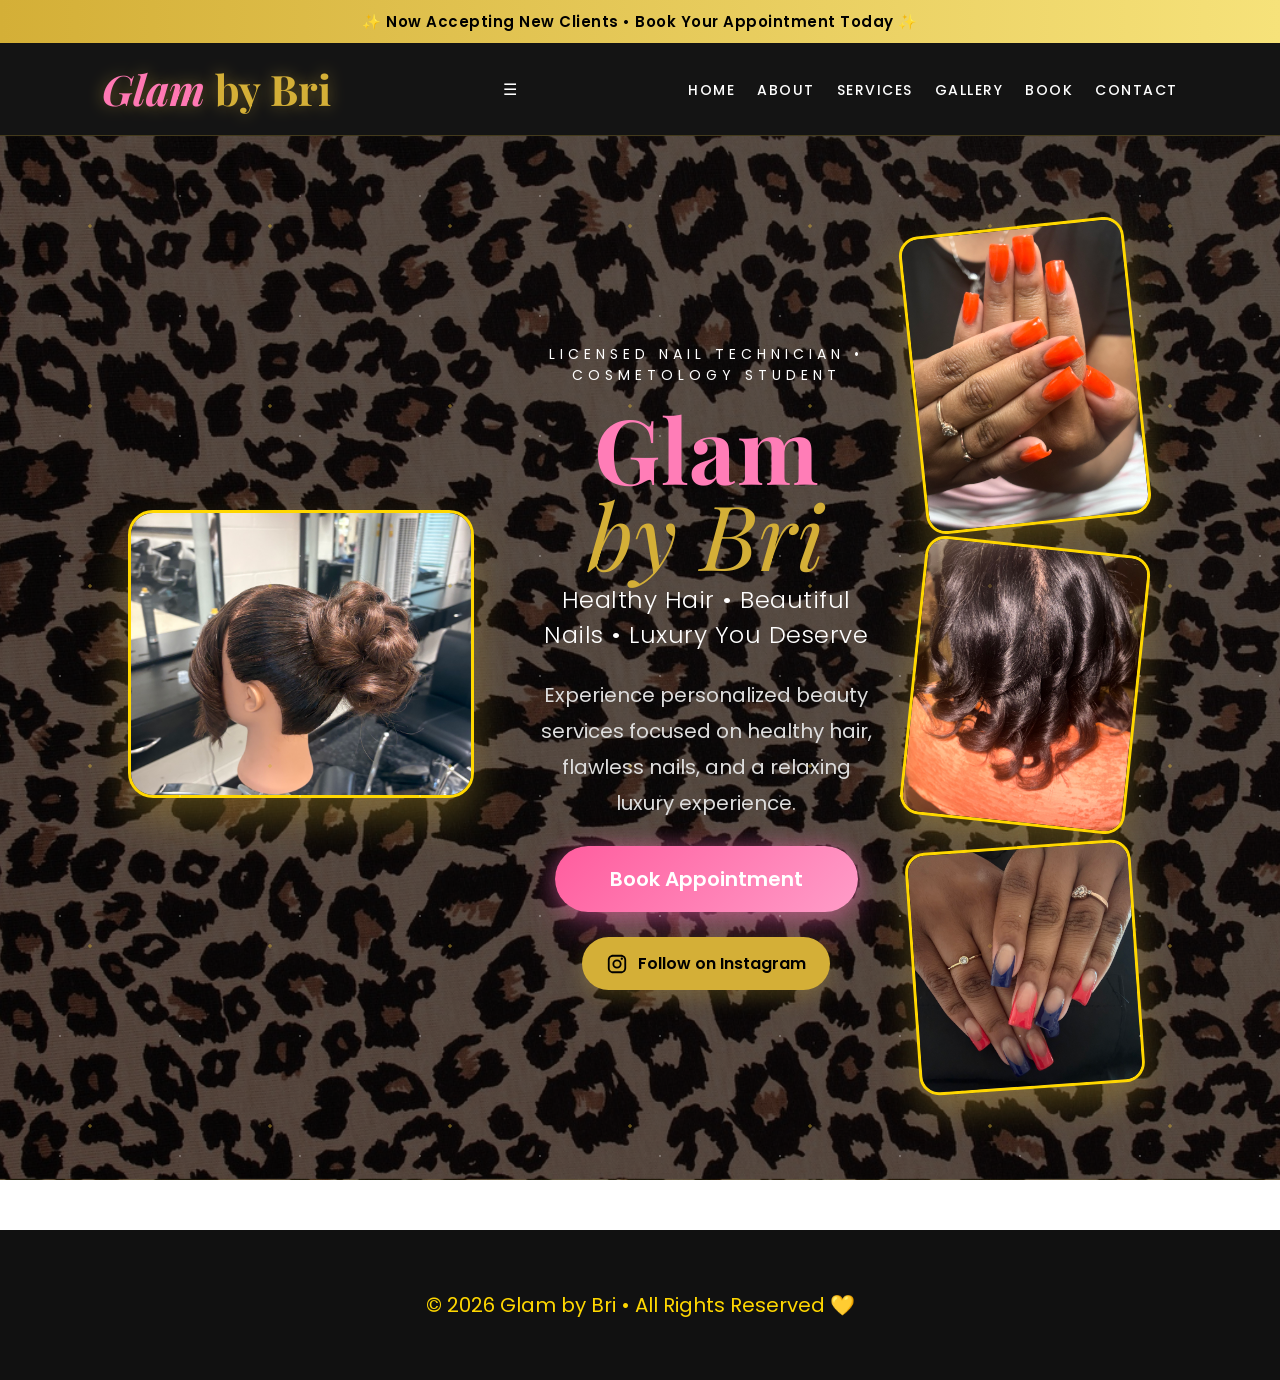
==== index.html @ fb50777d "Update index.html" ====
<!DOCTYPE html>
<html lang="en">
<head>
  <meta charset="UTF-8">
  <meta name="viewport" content="width=device-width, initial-scale=1.0">
  <title>Glam by Bri | Luxury Hair & Nail Services</title>
<meta name="description" content="Luxury hair and nail services by Glam by Bri. Licensed Nail Technician and Cosmetology Student offering healthy hair, beautiful nails, and personalized beauty experiences.">
  <link rel="preconnect" href="https://fonts.googleapis.com">
  <link rel="preconnect" href="https://fonts.gstatic.com" crossorigin>

  <link href="https://fonts.googleapis.com/css2?family=Playfair+Display:wght@600;700&family=Poppins:wght@300;400;500;600&display=swap" rel="stylesheet">

  <link rel="stylesheet" href="style.css">
</head>

<body>

<!-- ANNOUNCEMENT -->
<div class="announcement">
  ✨ Now Accepting New Clients • Book Your Appointment Today ✨
</div>

<!-- NAV -->
<nav>
  <div class="logo">
    <span>Glam</span> by Bri
  </div>

  <div class="menu-toggle" id="menu-toggle">
    ☰
  </div>

  <ul id="nav-links">
    <li><a class="active" href="index.html">Home</a></li>
    <li><a href="about.html">About</a></li>
    <li><a href="services.html">Services</a></li>
    <li><a href="gallery.html">Gallery</a></li>
    <li><a href="booking.html">Book</a></li>
    <li><a href="contact.html">Contact</a></li>
  </ul>
</nav>
<!-- HERO ONLY -->
<section class="hero">

  <div class="hero-left">
    <img src="images/IMG_4601.jpeg" alt="Luxury Hairstyle">
  </div>

  <div class="hero-center">

    <p class="subtitle">
      LICENSED NAIL TECHNICIAN • COSMETOLOGY STUDENT
    </p>

    <h1>
      <span>Glam</span><br>
      <em>by Bri</em>
    </h1>

    <h3>Healthy Hair • Beautiful Nails • Luxury You Deserve</h3>

    <p class="hero-text">
      Experience personalized beauty services focused on healthy hair, flawless nails, and a relaxing luxury experience.
    </p>

    <a href="booking.html" class="button">
      Book Appointment
    </a>
<div class="social-buttons">
  <a href="https://instagram.com/glambybriofficial" target="_blank" class="instagram-btn" aria-label="Visit Glam by Bri on Instagram">
    <svg xmlns="http://www.w3.org/2000/svg" width="22" height="22" viewBox="0 0 24 24" fill="currentColor">
      <path d="M7.75 2C4.57 2 2 4.57 2 7.75v8.5C2 19.43 4.57 22 7.75 22h8.5C19.43 22 22 19.43 22 16.25v-8.5C22 4.57 19.43 2 16.25 2h-8.5zm0 2h8.5A3.75 3.75 0 0 1 20 7.75v8.5A3.75 3.75 0 0 1 16.25 20h-8.5A3.75 3.75 0 0 1 4 16.25v-8.5A3.75 3.75 0 0 1 7.75 4zm9.5 1a1.25 1.25 0 1 0 0 2.5 1.25 1.25 0 0 0 0-2.5zM12 7a5 5 0 1 0 0 10 5 5 0 0 0 0-10zm0 2a3 3 0 1 1 0 6 3 3 0 0 1 0-6z"/>
    </svg>
    Follow on Instagram
  </a>
</div>
  </div>

  <div class="hero-right">
    <img src="images/orangenails.jpg" alt="Orange acrylic nail set by Glam by Bri">
    <img src="images/IMG_2004.jpeg" alt="Hair service by Glam by Bri">
    <img src="images/fourthjuly.jpg" alt="Patriotic nail design by Glam by Bri">
  </div>

</section>

<!-- FOOTER -->
<footer>
  <p>© 2026 Glam by Bri • All Rights Reserved 💛</p>
</footer>

</body>
</html>
---- style.css ----
html {
    scroll-behavior: smooth;
}
body {
  margin: 0;
  font-family: 'Poppins', sans-serif;
  background: white;
  color: white;
  text-align: center;
}
/* Announcement Bar */

.announcement {
    background: linear-gradient(90deg, #D4AF37, #F6E27A);
    color: black;
    text-align: center;
    padding: 10px;
    font-weight: 600;
    font-size: 15px;
    letter-spacing: .5px;
}
/* Navigation */

nav {
    position: sticky;
    top: 0;
    z-index: 1000;

    display: flex;
    justify-content: space-between;
    align-items: center;

    padding: 18px 8%;
    background: rgba(0,0,0,.92);
    backdrop-filter: blur(10px);

    border-bottom: 1px solid rgba(212,175,55,.25);
}

nav ul{
    display:flex;
    list-style:none;
    gap:22px;
    margin:0;
    padding:0;
}

nav a{
    color:white;
    text-decoration:none;
    transition:.3s;
    letter-spacing: 1px;
}

nav a:hover{
    color:gold;
}
nav ul li a {
  font-weight: 500;
  font-size: 14px;
  letter-spacing: 1.5px;
  text-transform: uppercase;
}

nav ul li a:hover {
  color: #D4AF37;
  transform: translateY(-2px);
}
.logo{
    font-family: 'Playfair Display', serif;
    font-size:42px;
    font-weight:700;
    color:#D4AF37;
   text-shadow:
0 0 15px rgba(212,175,55,.45); 
}

.logo span{
    color:#ff78b3;
    font-style:italic;
}

.hero {
  display: grid;
  grid-template-columns: 1.2fr 1fr .8fr;
  align-items: center;
  gap: 40px;
  padding: 90px 8%;

  background:
    linear-gradient(rgba(0,0,0,.65), rgba(0,0,0,.65)),
    url("images/cheetah.jpg");

  background-size: cover;
  background-position: center;
  min-height: 90vh;
}
.hero-left img {
    width: 100%;
    max-width: 340px;
    height: auto;

object-fit:cover;

border-radius:25px;

border:3px solid gold;

box-shadow:0 20px 40px rgba(212,175,55,.35);

}
.hero-center{

text-align:center;

}
.subtitle{

letter-spacing:5px;

color:white;

font-size:14px;

margin-bottom:20px;

}
.hero-right{

display:flex;

flex-direction:column;

gap:20px;

}
.hero-right img {
    width: 100%;
    max-width: 220px;
    height: auto;
    
object-fit:cover;

border-radius:20px;

border:3px solid gold;

box-shadow:0 15px 35px rgba(212,175,55,.35);

transition:.35s;

}
.hero-right img:nth-child(1) {
    transform: rotate(-6deg);
}

.hero-right img:nth-child(2) {
    transform: rotate(6deg);
}

.hero-right img:nth-child(3) {
    transform: rotate(-4deg);
}
.hero h1{
    font-family:'Playfair Display', serif;
    font-size:90px;
    line-height:.95;
    margin:15px 0;
}

.hero h1 span{
    color:#ff7db7;
}

.hero h1 em{
    color:#D4AF37;
    font-style:italic;
    font-weight:400;
}
  h2 {
  color: gold;
  font-family: 'Playfair Display', serif;
  text-shadow: 0 0 10px rgba(212, 175, 55, 0.3);
}
h1, h2, h3 {
  letter-spacing: 0.5px;
}
.hero h3 {
  color: white;
  font-weight: 300;
  font-size: 24px;
  margin-top: -10px;
  margin-bottom: 20px;
}
.hero-text{

max-width:420px;

margin:25px auto;

line-height:1.8;

color:#ddd;

}
p {
  font-size: 20px;
  max-width: 600px;
  margin: 20px auto;
}

.button {
    display:inline-block;
    padding:18px 55px;
    border-radius:50px;
    text-decoration:none;
    font-weight:600;
    font-size:20px;
    color:white;

    background:linear-gradient(135deg,#ff5d9e,#ff9cc8);

    box-shadow:
    0 0 20px rgba(255,105,180,.4),
    0 15px 40px rgba(255,105,180,.35);

    transition:.35s;
}

.button:hover {
    transform: translateY(-6px) scale(1.03);
    box-shadow:
    0 0 40px rgba(255,105,180,.6),
    0 20px 50px rgba(212,175,55,.25);
}

.button:active {
    transform: scale(.97);
}
/* Why Choose Me */

.why-choose {
    background: #000;
    padding: 100px 20px;
    text-align: center;
}

.why-choose h2 {
    color: #D4AF37;
    font-size: 42px;
    margin-bottom: 10px;
}

.why-subtitle {
    color: #ddd;
    font-size: 18px;
    margin-bottom: 50px;
}

.why-grid {
    display: grid;
    grid-template-columns: repeat(auto-fit, minmax(230px, 1fr));
    gap: 25px;
    max-width: 1100px;
    margin: auto;
}

.why-card {
    background: #111;
    border: 2px solid rgba(212,175,55,.4);
    border-radius: 20px;
    padding: 35px 25px;
    transition: .35s ease;
}

.why-card:hover {
    transform: translateY(-10px);
    border-color: #D4AF37;
    box-shadow: 0 0 25px rgba(212,175,55,.35);
}

.icon {
    font-size: 40px;
    margin-bottom: 15px;
}

.why-card h3 {
    color: #D4AF37;
    margin-bottom: 10px;
}

.why-card p {
    color: #ddd;
    font-size: 16px;
    line-height: 1.6;
}
/* About Section */

.about {
    display: grid;
    grid-template-columns: 1.1fr .9fr;
    align-items: center;
    gap: 70px;
    padding: 100px 8%;
    background: #fff;
    color: #111;
}

.about-text{
    text-align:left;
}

.about-photo{
    display:flex;
    justify-content:center;
}

.about p{
  color:#444;
}
.about-highlights{
    display:grid;
    grid-template-columns:repeat(2,1fr);
    gap:18px;
    margin:35px 0;
}

.about-highlights div{
    background:#fafafa;
    border:2px solid #D4AF37;
    border-radius:18px;
    padding:20px;
    text-align:center;
    font-weight:600;
    color:#222;
    transition:.35s;
}

.about-highlights div:hover{
    transform:translateY(-6px);
    background:#111;
    color:white;
    box-shadow:0 15px 30px rgba(212,175,55,.3);
}

.about-photo img{
  width:100%;
  max-width:450px;
  border-radius:25px;
  border:3px solid gold;
  box-shadow:0 20px 40px rgba(212,175,55,.35);
}
.about-photo img{

animation:float 6s ease-in-out infinite;

}

@keyframes float{

0%,100%{
transform:translateY(0);
}

50%{
transform:translateY(-12px);
}

}
/* Services */

.services {
  padding: 80px 20px;
  background: white;
  color: #111;
}

.services h2 {
  color: gold;
  font-size: 36px;
  margin-bottom: 40px;
}

.service-grid {
  display: grid;
  grid-template-columns: repeat(auto-fit, minmax(250px, 1fr));
  gap: 25px;
  max-width: 1100px;
  margin: auto;
}

.card {
  background: white;
  color: #111;
  border: 2px solid gold;
  border-radius: 20px;
  padding: 30px 20px;
  min-height: 220px;
  transition: transform 0.3s ease, box-shadow 0.3s ease;
}

.card h3 {
  color: gold;
}
.card p {
  color: #444;
}
.card:hover{

transform:translateY(-12px);

border-color:#ff8bbd;

box-shadow:
0 15px 35px rgba(212,175,55,.25),
0 0 25px rgba(255,105,180,.3);

}

/* Pricing */

.pricing {
  background: linear-gradient(180deg, #000 0%, #050505 100%);
  color: #fff;
  padding: 80px 20px;
  text-align: center;
  border-top: 1px solid rgba(212, 175, 55, 0.4);
  border-bottom: 1px solid rgba(212, 175, 55, 0.4);
  position: relative;
}

/* subtle luxury glow behind section */
.pricing::before {
  content: "";
  position: absolute;
  inset: 0;
  background: radial-gradient(circle at center, rgba(212,175,55,0.08), transparent 60%);
  pointer-events: none;
}

.pricing h2 {
  font-size: 30px;
  letter-spacing: 6px;
  color: #D4AF37;
  margin-bottom: 40px;
  font-weight: 500;
  font-family: 'Playfair Display', serif;
}

/* MENU CONTAINER */
.menu {
  max-width: 520px;
  margin: auto;
  display: flex;
  flex-direction: column;
  gap: 18px;
  padding: 25px;
  background: rgba(255, 255, 255, 0.03);
  border: 1px solid rgba(212,175,55,0.25);
  border-radius: 20px;
  backdrop-filter: blur(6px);
}

/* EACH ITEM */
.item {
  display: flex;
  align-items: center;
  font-size: 16px;
  padding: 6px 0;
}

/* SERVICE NAME */
.name {
  white-space: nowrap;
  letter-spacing: 0.5px;
}

/* GOLD LINE */
.dots {
  flex: 1;
  border-bottom: 1px dotted rgba(212, 175, 55, 0.7);
  margin: 0 14px;
}

/* PRICE */
.price {
  white-space: nowrap;
  color: #D4AF37;
  font-weight: 600;
  letter-spacing: 0.5px;
}

/* FOOTNOTE */
.note {
  margin-top: 25px;
  font-size: 12px;
  color: rgba(212, 175, 55, 0.75);
  letter-spacing: 1px;
}
/* Gallery */

.gallery {
    background: white;
    padding: 100px 8%;
}

.gallery h2 {
    font-size: 48px;
    color: #D4AF37;
    margin-bottom: 10px;
}

.gallery-text {
    color: #555;
    font-size: 20px;
    margin-bottom: 50px;
    font-style: italic;
}

.gallery-layout {
    display: grid;
    grid-template-columns: 2fr 1fr;
    gap: 20px;
    align-items: stretch;
}

.gallery-feature img {
    width: 100%;
    height: 500px;
    object-fit: cover;
    border-radius: 20px;
    border: 3px solid gold;
    box-shadow: 0 15px 35px rgba(212,175,55,.25);
}
.gallery-right {
    display: grid;
    grid-template-columns: 1fr 1fr;
    gap: 20px;
}

.gallery-item img {
    width: 100%;
    height: 220px;
    object-fit: cover;
    border-radius: 20px;
    border: 3px solid gold;
    transition: .35s;
}

.gallery-item img:hover,
.gallery-feature img:hover {
    transform: scale(1.04);
    box-shadow: 0 0 25px rgba(255,105,180,.4);
}
/* =========================
   BOOKING
========================= */

.booking {
  background: #111;
  padding: 90px 20px;
}

.booking h2 {
  color: gold;
  font-size: 36px;
  margin-bottom: 15px;
}

.booking p {
  max-width: 650px;
  margin: 0 auto 40px;
  color: #ddd;
}

.booking form {
  max-width: 650px;
  margin: auto;
  display: flex;
  flex-direction: column;
  gap: 20px;
}

.booking input,
.booking select,
.booking textarea {
  background: #000;
  color: white;
  border: 2px solid gold;
  border-radius: 12px;
  padding: 18px;
    margin-bottom: 8px;
  font-size: 16px;
  font-family: 'Poppins', sans-serif;
  transition: 0.3s ease;
}

.booking input::placeholder,
.booking textarea::placeholder {
  color: #999;
}

.booking input:focus,
.booking select:focus,
.booking textarea:focus {
  outline: none;
  border-color: #F7D6E0;
  box-shadow: 0 0 15px rgba(247,214,224,.35);
}

.booking textarea {
  min-height: 150px;
  resize: vertical;
}

.booking button {
  width: 100%;
  margin-top: 10px;
  cursor: pointer;
  border: none;
}
  

.booking button:hover {
  transform: translateY(-3px);
}
.booking label {
  color: gold;
  font-weight: 500;
  text-align: left;
  display: block;
  margin-bottom: 8px;
}
.faq{

background:#111;

padding:90px 20px;

}

.faq-item{

max-width:700px;

margin:25px auto;

background:#1b1b1b;

padding:25px;

border-radius:20px;

border:1px solid gold;

}

.faq-item h3{

color:gold;

}

.faq-item p{

color:#ddd;

}
/* Contact */

.contact {
  background: white;
  color: #111;
  padding: 80px 20px;
}

.contact p {
  color: #444;
}

.contact h2 {
  color: gold;
  font-size: 36px;
  margin-bottom: 20px;
}

.contact a {
  color: gold;
  text-decoration: none;
}

.contact a:hover {
  color: white;
}
section {
    padding: 90px 20px;
    border-bottom: 1px solid rgba(255,215,0,.08);
}
/* Footer */

footer {
    background: #111;
    color: gold;
    text-align: center;
    padding:40px 20px;
    margin-top: 50px;
}
.hero,
.about,
.services,
.gallery,
.contact {

animation: fadeIn 1.2s ease;

}

@keyframes fadeIn {

from {

opacity:0;

transform:translateY(40px);

}

to {

opacity:1;

transform:translateY(0);

}

}
/* Mobile */

@media (max-width:992px){

  nav {
    flex-direction: column;
    padding: 15px;
  }

.logo {
    font-size: 34px;
}

  nav ul {
    flex-wrap: wrap;
    justify-content: center;
    gap: 14px;
  }

nav a {
    font-size: 18px;
}
  .hero {
    display: flex;
    flex-direction: column;
    text-align: center;
    padding: 50px 20px;
    gap: 30px;
  }

  .hero-left img {
    width: 100%;
    max-width: 320px;
    height: auto;
  }

  .hero-center {
    order: 2;
  }

  .hero-right {
    order: 3;
    flex-direction: row;
    justify-content: center;
    flex-wrap: wrap;
    gap: 15px;
  }

  .hero-right img {
    width: 45%;
    height: auto;
  }

  .hero h1 {
    font-size: 58px;
  }

  .hero h3 {
    font-size: 28px;
  }

  .hero-text {
    font-size: 18px;
    line-height: 1.6;
  }

  .button {
    width: auto;
    max-width: 280px;
    padding: 16px 35px;
}

.about {
    grid-template-columns: 1fr 1fr;
    gap: 40px;
    text-align: left;
    align-items: center;
}

.about-text {
    text-align: left;
}

.about-photo {
    display: flex;
    justify-content: center;
}

.about-photo img {
    max-width: 320px;
    width: 100%;
}

.about p {
    font-size: 18px;
    line-height: 1.7;
}
.about-highlights {
    grid-template-columns: 1fr 1fr;
    gap: 12px;
}

.about-highlights div {
    padding: 15px;
    font-size: 15px;
}
    .gallery-layout {
    grid-template-columns: 1fr;
}

.gallery-right {
    grid-template-columns: repeat(2, 1fr);
}
    .hero h1 {
  font-size: 48px;
}

.hero {
  gap: 25px;
}

.hero-text {
  font-size: 16px;
}
}

.hero::before{
content:"";
position:absolute;
top:0;
left:0;
width:100%;
height:100%;
background:
radial-gradient(circle,#d4af3750 1px,transparent 2px);
background-size:180px 180px;
pointer-events:none;
}
.hero::after{

content:"";

position:absolute;

inset:0;

background-image:
radial-gradient(circle,#fff 1px,transparent 1px),
radial-gradient(circle,#D4AF37 2px,transparent 2px);

background-size:120px 120px,180px 180px;

opacity:.25;

animation:sparkle 18s linear infinite;

pointer-events:none;

}

@keyframes sparkle{

from{

transform:translateY(0);

}

to{

transform:translateY(-120px);

}

}
.hero{
position:relative;
overflow:hidden;
}
section {
  padding: 110px 20px;
}

h2 {
  letter-spacing: 1px;
} 
img {
  transition: 0.4s ease;
}

img:hover {
  transform: scale(1.02);
}
.card, .why-card, .gallery-item img {
  transition: transform 0.4s ease, box-shadow 0.4s ease;
}

.card:hover, .why-card:hover {
  transform: translateY(-10px);
}
section {
  padding: 110px 20px;
}
.social-buttons{
    margin-top:25px;
}

.instagram-btn{
    display:inline-flex;
    align-items:center;
    gap:10px;
    background:#D4AF37;
    color:#000;
    padding:14px 24px;
    border-radius:50px;
    text-decoration:none;
    font-weight:600;
    transition:.3s ease;
    box-shadow:0 8px 20px rgba(212,175,55,.25);
}

.instagram-btn:hover{
    transform:translateY(-3px);
    box-shadow:0 12px 28px rgba(212,175,55,.4);
}

.instagram-btn svg{
    width:22px;
    height:22px;
}
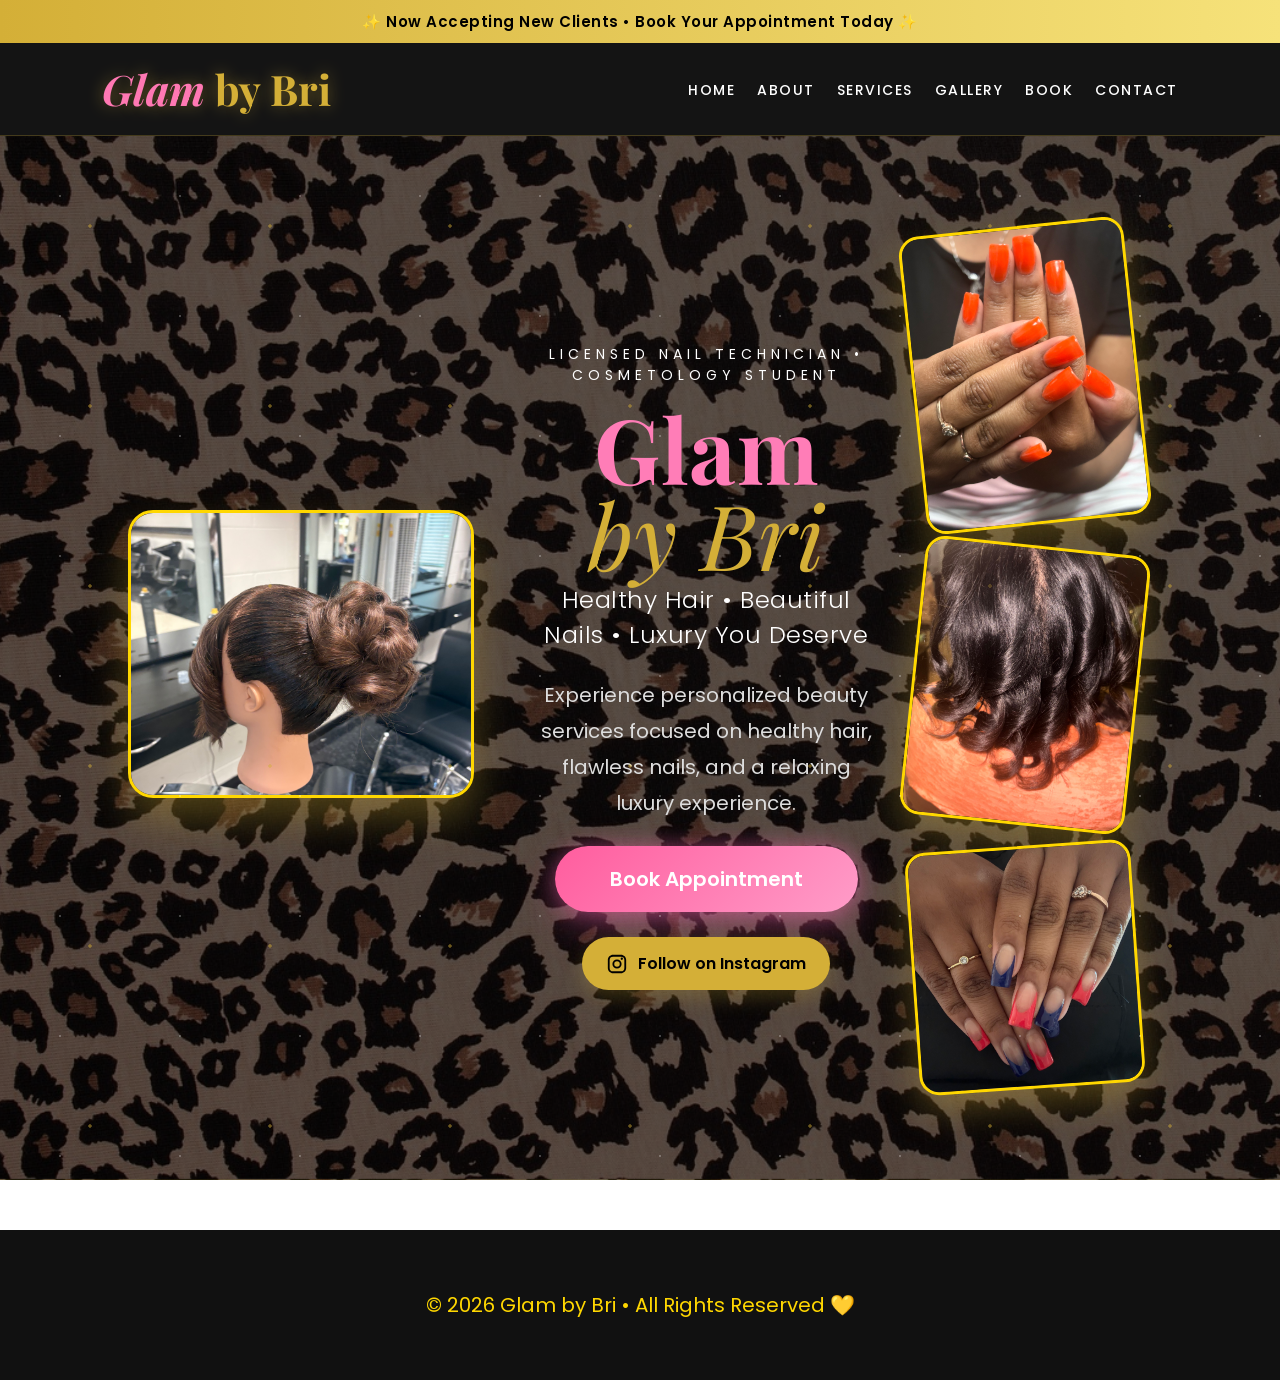
==== commit d26dfb8e: "Add script tag for external JavaScript file" ====
--- a/index.html
+++ b/index.html
@@ -88,6 +88,6 @@
 <footer>
   <p>© 2026 Glam by Bri • All Rights Reserved 💛</p>
 </footer>
-
+<script src="script.js"></script>
 </body>
 </html>
--- a/style.css
+++ b/style.css
@@ -964,3 +964,36 @@
     width:22px;
     height:22px;
 }
+/* ===== MOBILE HAMBURGER MENU ===== */
+
+.menu-toggle {
+    display: none;
+    font-size: 30px;
+    color: white;
+    cursor: pointer;
+}
+
+@media (max-width: 768px) {
+
+    .menu-toggle {
+        display: block;
+    }
+
+    nav {
+        flex-wrap: wrap;
+    }
+
+    nav ul {
+        display: none;
+        width: 100%;
+        flex-direction: column;
+        text-align: center;
+        gap: 15px;
+        padding: 20px 0;
+        background: rgba(0,0,0,.95);
+    }
+
+    nav ul.show {
+        display: flex;
+    }
+}
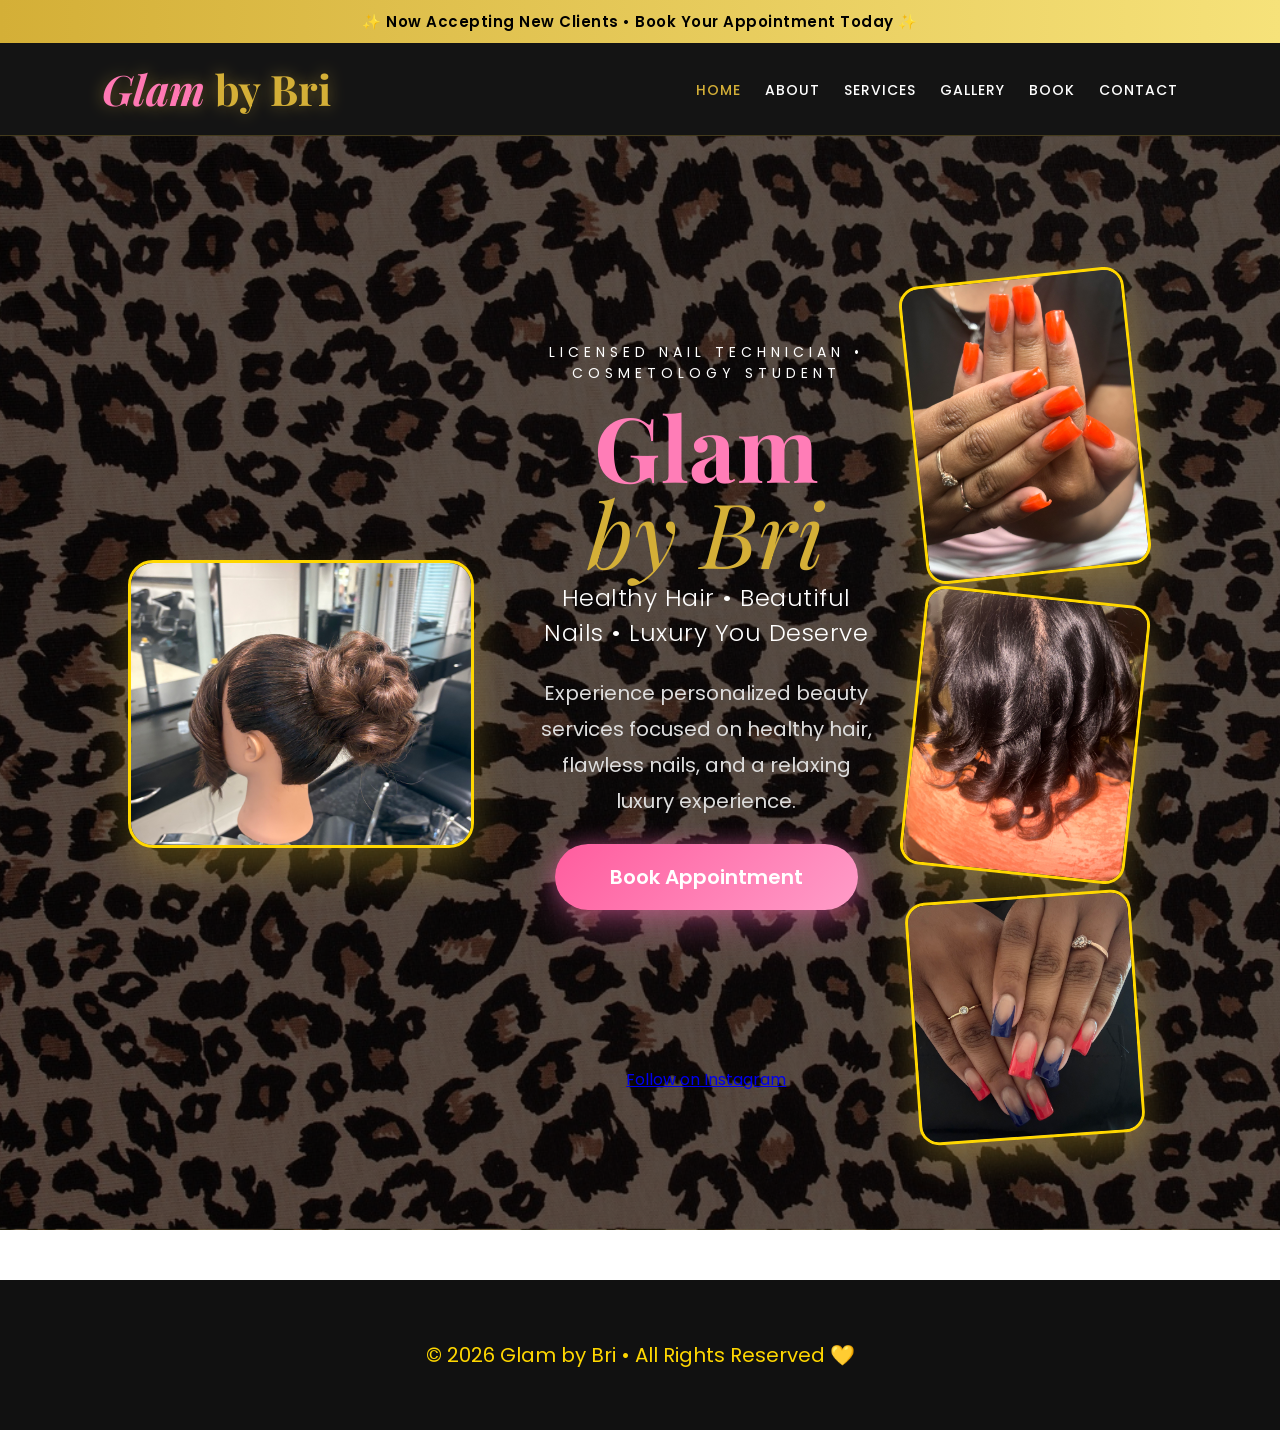
==== commit 51cdaed9: "Update index.html" ====
--- a/index.html
+++ b/index.html
@@ -67,12 +67,15 @@
       Book Appointment
     </a>
 <div class="social-buttons">
-  <a href="https://instagram.com/glambybriofficial" target="_blank" class="instagram-btn" aria-label="Visit Glam by Bri on Instagram">
-    <svg xmlns="http://www.w3.org/2000/svg" width="22" height="22" viewBox="0 0 24 24" fill="currentColor">
-      <path d="M7.75 2C4.57 2 2 4.57 2 7.75v8.5C2 19.43 4.57 22 7.75 22h8.5C19.43 22 22 19.43 22 16.25v-8.5C22 4.57 19.43 2 16.25 2h-8.5zm0 2h8.5A3.75 3.75 0 0 1 20 7.75v8.5A3.75 3.75 0 0 1 16.25 20h-8.5A3.75 3.75 0 0 1 4 16.25v-8.5A3.75 3.75 0 0 1 7.75 4zm9.5 1a1.25 1.25 0 1 0 0 2.5 1.25 1.25 0 0 0 0-2.5zM12 7a5 5 0 1 0 0 10 5 5 0 0 0 0-10zm0 2a3 3 0 1 1 0 6 3 3 0 0 1 0-6z"/>
-    </svg>
-    Follow on Instagram
-  </a>
+    <a href="https://instagram.com/glambybriofficial"
+       target="_blank"
+       class="instagram-btn">
+
+        <!-- icon -->
+        <svg ...></svg>
+
+        Follow on Instagram
+    </a>
 </div>
   </div>
 
--- a/style.css
+++ b/style.css
@@ -19,28 +19,44 @@
     font-size: 15px;
     letter-spacing: .5px;
 }
-/* Navigation */
-
-nav {
-    position: sticky;
-    top: 0;
-    z-index: 1000;
-
-    display: flex;
-    justify-content: space-between;
-    align-items: center;
-
-    padding: 18px 8%;
-    background: rgba(0,0,0,.92);
-    backdrop-filter: blur(10px);
-
-    border-bottom: 1px solid rgba(212,175,55,.25);
+/* ======================
+   NAVIGATION
+====================== */
+
+nav{
+    position:sticky;
+    top:0;
+    z-index:1000;
+
+    display:flex;
+    justify-content:space-between;
+    align-items:center;
+
+    padding:18px 8%;
+
+    background:rgba(0,0,0,.92);
+    backdrop-filter:blur(12px);
+
+    border-bottom:1px solid rgba(212,175,55,.25);
+}
+
+.logo{
+    font-family:'Playfair Display',serif;
+    font-size:42px;
+    font-weight:700;
+    color:#D4AF37;
+    text-shadow:0 0 15px rgba(212,175,55,.45);
+}
+
+.logo span{
+    color:#ff78b3;
+    font-style:italic;
 }
 
 nav ul{
     display:flex;
+    gap:24px;
     list-style:none;
-    gap:22px;
     margin:0;
     padding:0;
 }
@@ -48,36 +64,23 @@
 nav a{
     color:white;
     text-decoration:none;
+    text-transform:uppercase;
+    letter-spacing:1px;
+    font-size:14px;
+    font-weight:500;
     transition:.3s;
-    letter-spacing: 1px;
-}
-
-nav a:hover{
-    color:gold;
-}
-nav ul li a {
-  font-weight: 500;
-  font-size: 14px;
-  letter-spacing: 1.5px;
-  text-transform: uppercase;
-}
-
-nav ul li a:hover {
-  color: #D4AF37;
-  transform: translateY(-2px);
-}
-.logo{
-    font-family: 'Playfair Display', serif;
-    font-size:42px;
-    font-weight:700;
+}
+
+nav a:hover,
+nav a.active{
     color:#D4AF37;
-   text-shadow:
-0 0 15px rgba(212,175,55,.45); 
-}
-
-.logo span{
-    color:#ff78b3;
-    font-style:italic;
+}
+
+.menu-toggle{
+    display:none;
+    font-size:34px;
+    color:#D4AF37;
+    cursor:pointer;
 }
 
 .hero {
@@ -85,7 +88,7 @@
   grid-template-columns: 1.2fr 1fr .8fr;
   align-items: center;
   gap: 40px;
-  padding: 90px 8%;
+  padding: 140px 8% 90px;
 
   background:
     linear-gradient(rgba(0,0,0,.65), rgba(0,0,0,.65)),
@@ -734,266 +737,119 @@
 }
 
 }
-/* Mobile */
+/* ======================
+   RESPONSIVE
+====================== */
 
 @media (max-width:992px){
 
-  nav {
-    flex-direction: column;
-    padding: 15px;
-  }
-
-.logo {
-    font-size: 34px;
-}
-
-  nav ul {
-    flex-wrap: wrap;
-    justify-content: center;
-    gap: 14px;
-  }
-
-nav a {
-    font-size: 18px;
-}
-  .hero {
-    display: flex;
-    flex-direction: column;
-    text-align: center;
-    padding: 50px 20px;
-    gap: 30px;
-  }
-
-  .hero-left img {
-    width: 100%;
-    max-width: 320px;
-    height: auto;
-  }
-
-  .hero-center {
-    order: 2;
-  }
-
-  .hero-right {
-    order: 3;
-    flex-direction: row;
-    justify-content: center;
-    flex-wrap: wrap;
-    gap: 15px;
-  }
-
-  .hero-right img {
-    width: 45%;
-    height: auto;
-  }
-
-  .hero h1 {
-    font-size: 58px;
-  }
-
-  .hero h3 {
-    font-size: 28px;
-  }
-
-  .hero-text {
-    font-size: 18px;
-    line-height: 1.6;
-  }
-
-  .button {
-    width: auto;
-    max-width: 280px;
-    padding: 16px 35px;
-}
-
-.about {
-    grid-template-columns: 1fr 1fr;
-    gap: 40px;
-    text-align: left;
-    align-items: center;
-}
-
-.about-text {
-    text-align: left;
-}
-
-.about-photo {
-    display: flex;
-    justify-content: center;
-}
-
-.about-photo img {
-    max-width: 320px;
-    width: 100%;
-}
-
-.about p {
-    font-size: 18px;
-    line-height: 1.7;
-}
-.about-highlights {
-    grid-template-columns: 1fr 1fr;
-    gap: 12px;
-}
-
-.about-highlights div {
-    padding: 15px;
-    font-size: 15px;
-}
-    .gallery-layout {
-    grid-template-columns: 1fr;
-}
-
-.gallery-right {
-    grid-template-columns: repeat(2, 1fr);
-}
-    .hero h1 {
-  font-size: 48px;
-}
-
-.hero {
-  gap: 25px;
-}
-
-.hero-text {
-  font-size: 16px;
-}
-}
-
-.hero::before{
-content:"";
-position:absolute;
-top:0;
-left:0;
-width:100%;
-height:100%;
-background:
-radial-gradient(circle,#d4af3750 1px,transparent 2px);
-background-size:180px 180px;
-pointer-events:none;
-}
-.hero::after{
-
-content:"";
-
-position:absolute;
-
-inset:0;
-
-background-image:
-radial-gradient(circle,#fff 1px,transparent 1px),
-radial-gradient(circle,#D4AF37 2px,transparent 2px);
-
-background-size:120px 120px,180px 180px;
-
-opacity:.25;
-
-animation:sparkle 18s linear infinite;
-
-pointer-events:none;
-
-}
-
-@keyframes sparkle{
-
-from{
-
-transform:translateY(0);
-
-}
-
-to{
-
-transform:translateY(-120px);
-
-}
-
-}
 .hero{
-position:relative;
-overflow:hidden;
-}
-section {
-  padding: 110px 20px;
-}
-
-h2 {
-  letter-spacing: 1px;
-} 
-img {
-  transition: 0.4s ease;
-}
-
-img:hover {
-  transform: scale(1.02);
-}
-.card, .why-card, .gallery-item img {
-  transition: transform 0.4s ease, box-shadow 0.4s ease;
-}
-
-.card:hover, .why-card:hover {
-  transform: translateY(-10px);
-}
-section {
-  padding: 110px 20px;
-}
-.social-buttons{
-    margin-top:25px;
-}
-
-.instagram-btn{
-    display:inline-flex;
+    grid-template-columns:1fr;
+    text-align:center;
+    gap:40px;
+}
+
+.hero-left,
+.hero-center,
+.hero-right{
+    justify-self:center;
+}
+
+.hero-right{
+    flex-direction:row;
+    flex-wrap:wrap;
+    justify-content:center;
+}
+
+.about{
+    grid-template-columns:1fr;
+}
+
+.gallery-layout{
+    grid-template-columns:1fr;
+}
+
+.gallery-right{
+    grid-template-columns:repeat(2,1fr);
+}
+
+.hero h1{
+    font-size:58px;
+}
+
+.logo{
+    font-size:34px;
+}
+
+}
+
+@media (max-width:768px){
+
+nav{
+    display:grid;
+    grid-template-columns:1fr auto;
     align-items:center;
-    gap:10px;
-    background:#D4AF37;
-    color:#000;
-    padding:14px 24px;
-    border-radius:50px;
-    text-decoration:none;
-    font-weight:600;
-    transition:.3s ease;
-    box-shadow:0 8px 20px rgba(212,175,55,.25);
-}
-
-.instagram-btn:hover{
-    transform:translateY(-3px);
-    box-shadow:0 12px 28px rgba(212,175,55,.4);
-}
-
-.instagram-btn svg{
-    width:22px;
-    height:22px;
-}
-/* ===== MOBILE HAMBURGER MENU ===== */
-
-.menu-toggle {
-    display: none;
-    font-size: 30px;
-    color: white;
-    cursor: pointer;
-}
-
-@media (max-width: 768px) {
-
-    .menu-toggle {
-        display: block;
-    }
-
-    nav {
-        flex-wrap: wrap;
-    }
-
-    nav ul {
-        display: none;
-        width: 100%;
-        flex-direction: column;
-        text-align: center;
-        gap: 15px;
-        padding: 20px 0;
-        background: rgba(0,0,0,.95);
-    }
-
-    nav ul.show {
-        display: flex;
-    }
-}
+}
+
+.menu-toggle{
+    display:block;
+}
+
+nav ul{
+    grid-column:1/-1;
+
+    flex-direction:column;
+    align-items:center;
+
+    background:#111;
+
+    max-height:0;
+    overflow:hidden;
+
+    opacity:0;
+
+    transition:.35s;
+
+    margin-top:15px;
+}
+
+nav ul.show{
+    display:flex;
+    max-height:450px;
+    opacity:1;
+    padding:20px 0;
+}
+
+.hero h1{
+    font-size:44px;
+}
+
+.hero h3{
+    font-size:22px;
+}
+
+.button{
+    width:90%;
+    max-width:300px;
+}
+
+.gallery-right{
+    grid-template-columns:1fr;
+}
+
+.about-highlights{
+    grid-template-columns:1fr;
+}
+
+}
+@media (max-width:768px){
+
+.button{
+    display:block;
+    width:100%;
+    max-width:320px;
+    margin:20px auto;
+    box-sizing:border-box;
+}
+
+}
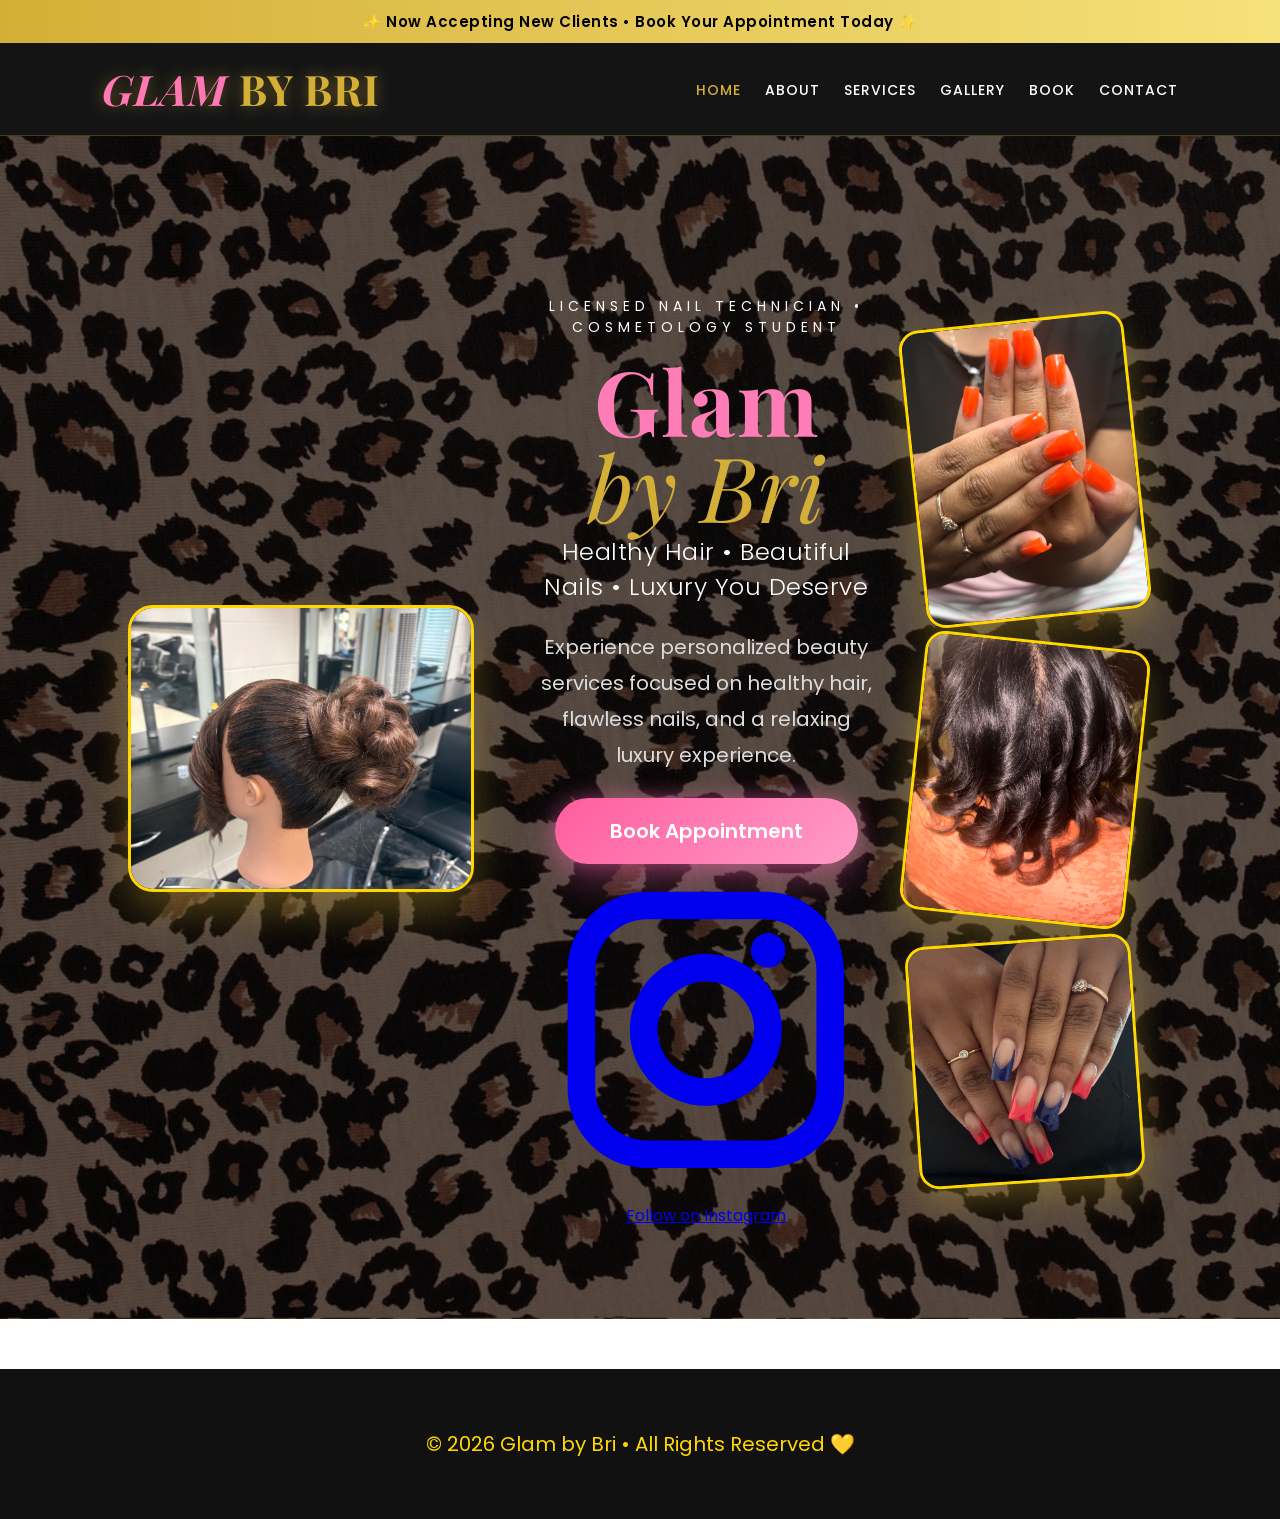
==== commit ccf43eb6: "Update index.html" ====
--- a/index.html
+++ b/index.html
@@ -22,9 +22,9 @@
 
 <!-- NAV -->
 <nav>
-  <div class="logo">
+  <a href="index.html" class="logo">
     <span>Glam</span> by Bri
-  </div>
+</a>
 
   <div class="menu-toggle" id="menu-toggle">
     ☰
@@ -65,17 +65,21 @@
 
     <a href="booking.html" class="button">
       Book Appointment
-    </a>
-<div class="social-buttons">
-    <a href="https://instagram.com/glambybriofficial"
-       target="_blank"
-       class="instagram-btn">
+    </a><div class="social-buttons">
+  <a href="https://instagram.com/glambybriofficial"
+     target="_blank"
+     class="instagram-btn"
+     aria-label="Follow Glam by Bri on Instagram">
 
-        <!-- icon -->
-        <svg ...></svg>
+    <svg xmlns="http://www.w3.org/2000/svg"
+         viewBox="0 0 24 24"
+         fill="currentColor">
+      <path d="M7.75 2C4.57 2 2 4.57 2 7.75v8.5C2 19.43 4.57 22 7.75 22h8.5C19.43 22 22 19.43 22 16.25v-8.5C22 4.57 19.43 2 16.25 2h-8.5zm0 2h8.5A3.75 3.75 0 0 1 20 7.75v8.5A3.75 3.75 0 0 1 16.25 20h-8.5A3.75 3.75 0 0 1 4 16.25v-8.5A3.75 3.75 0 0 1 7.75 4zm8.75 1a1.25 1.25 0 1 0 0 2.5A1.25 1.25 0 0 0 16.5 5zM12 6.5A5.5 5.5 0 1 0 17.5 12 5.51 5.51 0 0 0 12 6.5zm0 2A3.5 3.5 0 1 1 8.5 12 3.5 3.5 0 0 1 12 8.5z"/>
+    </svg>
 
-        Follow on Instagram
-    </a>
+    <span>Follow on Instagram</span>
+
+  </a>
 </div>
   </div>
 
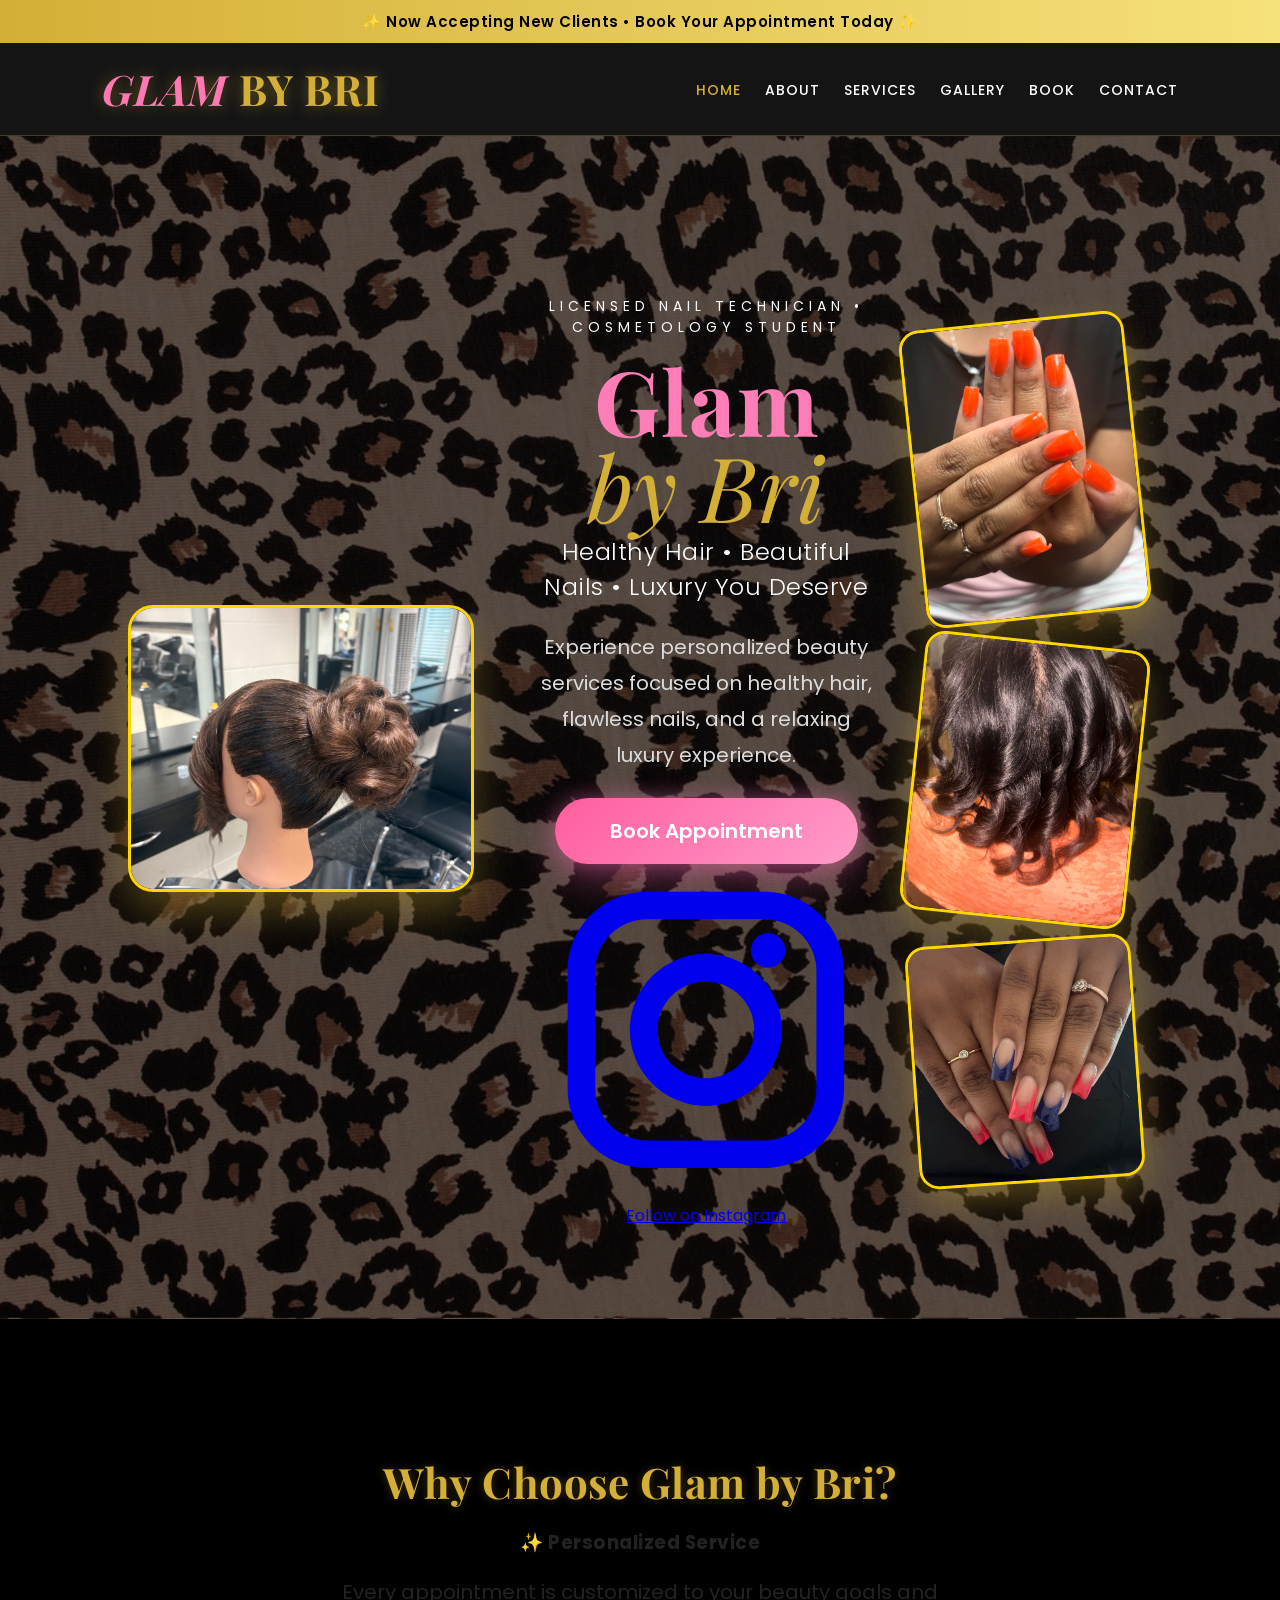
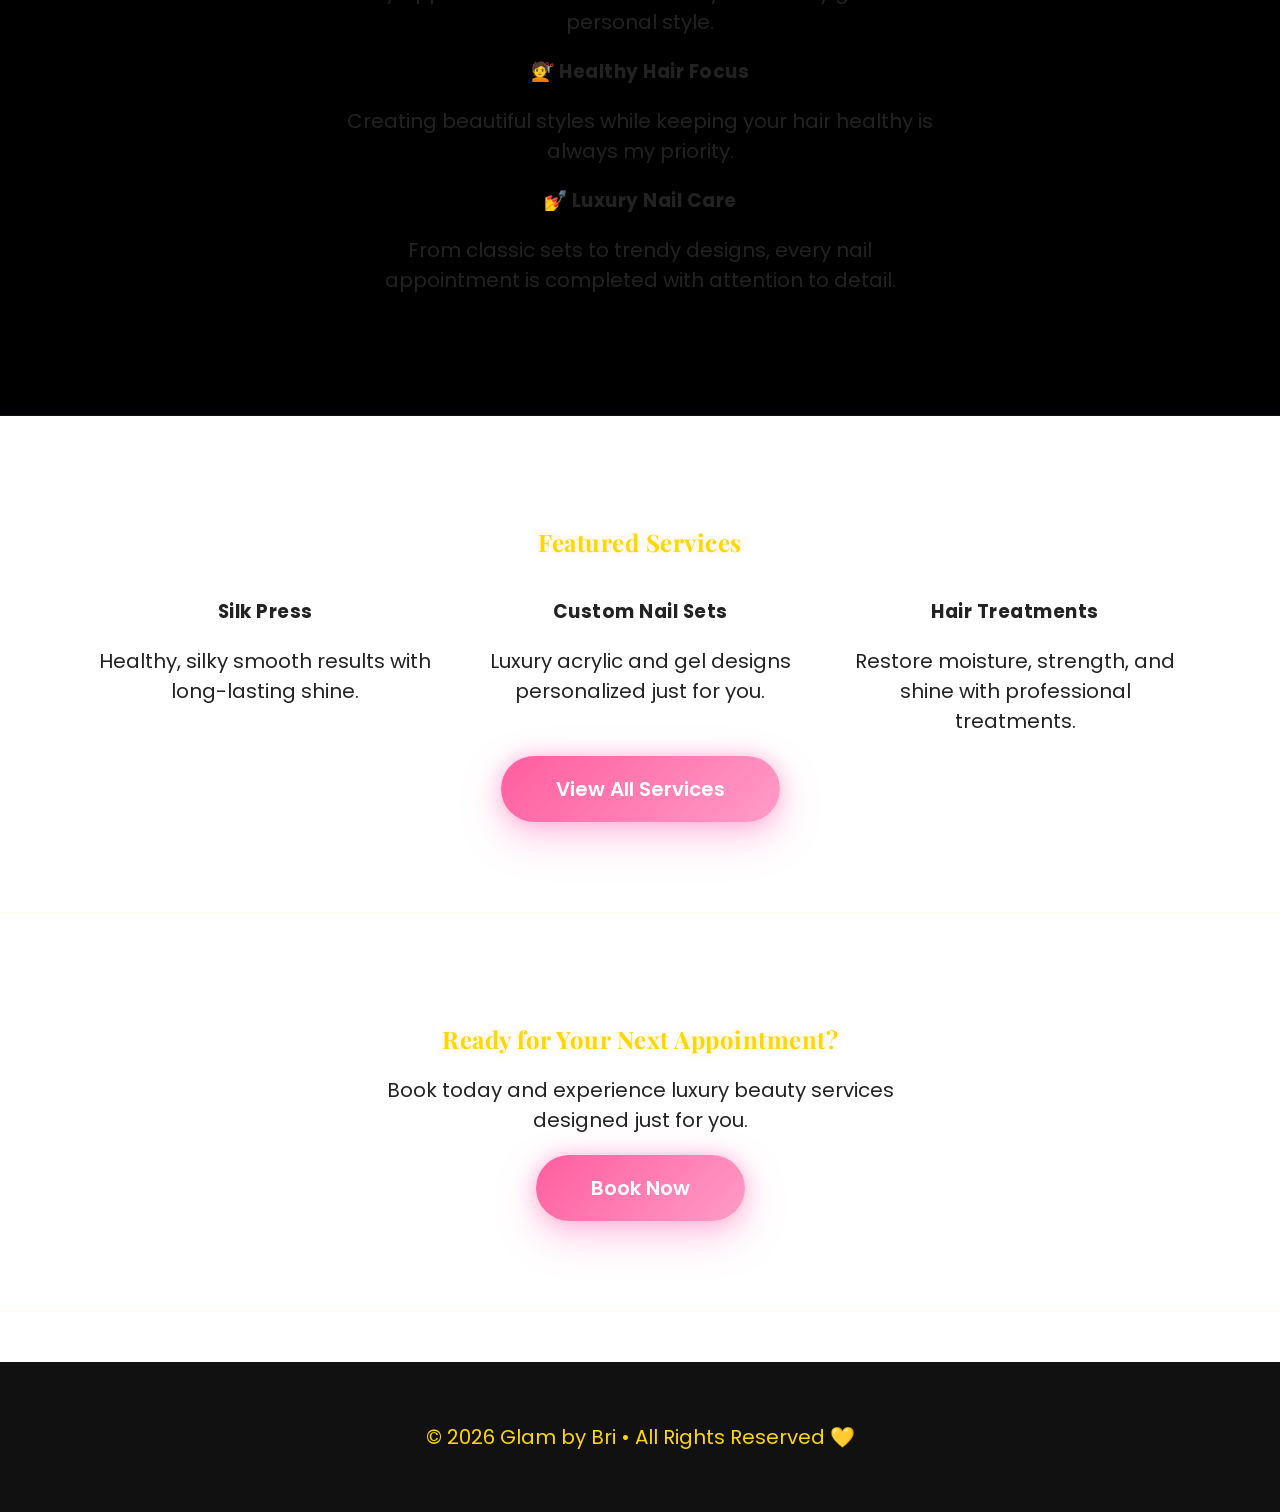
==== commit f28588b8: "Update index.html" ====
--- a/index.html
+++ b/index.html
@@ -90,6 +90,71 @@
   </div>
 
 </section>
+<section class="why-choose">
+
+  <h2>Why Choose Glam by Bri?</h2>
+
+  <div class="features">
+
+    <div class="feature-card">
+      <h3>✨ Personalized Service</h3>
+      <p>Every appointment is customized to your beauty goals and personal style.</p>
+    </div>
+
+    <div class="feature-card">
+      <h3>💇 Healthy Hair Focus</h3>
+      <p>Creating beautiful styles while keeping your hair healthy is always my priority.</p>
+    </div>
+
+    <div class="feature-card">
+      <h3>💅 Luxury Nail Care</h3>
+      <p>From classic sets to trendy designs, every nail appointment is completed with attention to detail.</p>
+    </div>
+
+  </div>
+
+</section>
+<section class="featured-services">
+
+<h2>Featured Services</h2>
+
+<div class="service-grid">
+
+<div class="service-box">
+<h3>Silk Press</h3>
+<p>Healthy, silky smooth results with long-lasting shine.</p>
+</div>
+
+<div class="service-box">
+<h3>Custom Nail Sets</h3>
+<p>Luxury acrylic and gel designs personalized just for you.</p>
+</div>
+
+<div class="service-box">
+<h3>Hair Treatments</h3>
+<p>Restore moisture, strength, and shine with professional treatments.</p>
+</div>
+
+</div>
+
+<a href="services.html" class="button">
+View All Services
+</a>
+
+</section>
+<section class="cta">
+
+<h2>Ready for Your Next Appointment?</h2>
+
+<p>
+Book today and experience luxury beauty services designed just for you.
+</p>
+
+<a href="booking.html" class="button">
+Book Now
+</a>
+
+</section>
 
 <!-- FOOTER -->
 <footer>
--- a/style.css
+++ b/style.css
@@ -1,12 +1,12 @@
 html {
     scroll-behavior: smooth;
 }
-body {
-  margin: 0;
-  font-family: 'Poppins', sans-serif;
-  background: white;
-  color: white;
-  text-align: center;
+body{
+    margin:0;
+    font-family:'Poppins',sans-serif;
+    background:#fff;
+    color:#222;
+    text-align:center;
 }
 /* Announcement Bar */
 
@@ -737,119 +737,259 @@
 }
 
 }
-/* ======================
-   RESPONSIVE
-====================== */
+/* ==========================
+   RESPONSIVE DESIGN
+========================== */
 
 @media (max-width:992px){
 
-.hero{
-    grid-template-columns:1fr;
-    text-align:center;
-    gap:40px;
-}
-
-.hero-left,
-.hero-center,
-.hero-right{
-    justify-self:center;
-}
-
-.hero-right{
-    flex-direction:row;
-    flex-wrap:wrap;
-    justify-content:center;
-}
-
-.about{
-    grid-template-columns:1fr;
-}
-
-.gallery-layout{
-    grid-template-columns:1fr;
-}
-
-.gallery-right{
-    grid-template-columns:repeat(2,1fr);
-}
-
-.hero h1{
-    font-size:58px;
-}
-
-.logo{
-    font-size:34px;
-}
+    nav{
+        padding:16px 5%;
+    }
+
+    .logo{
+        font-size:34px;
+    }
+
+    .hero{
+        grid-template-columns:1fr;
+        gap:35px;
+        text-align:center;
+        padding:80px 25px;
+    }
+
+    .hero-left,
+    .hero-center,
+    .hero-right{
+        justify-self:center;
+    }
+
+    .hero-left img{
+        max-width:320px;
+    }
+
+    .hero-right{
+        flex-direction:row;
+        justify-content:center;
+        flex-wrap:wrap;
+        gap:15px;
+    }
+
+    .hero-right img{
+        max-width:180px;
+    }
+
+    .hero h1{
+        font-size:60px;
+    }
+
+    .hero h3{
+        font-size:24px;
+    }
+
+    .hero-text{
+        font-size:18px;
+    }
+
+    .about{
+        grid-template-columns:1fr;
+        gap:40px;
+        text-align:center;
+    }
+
+    .about-text{
+        text-align:center;
+    }
+
+    .about-highlights{
+        grid-template-columns:repeat(2,1fr);
+    }
+
+    .gallery-layout{
+        grid-template-columns:1fr;
+    }
+
+    .gallery-right{
+        grid-template-columns:repeat(2,1fr);
+    }
 
 }
 
 @media (max-width:768px){
 
-nav{
-    display:grid;
-    grid-template-columns:1fr auto;
-    align-items:center;
-}
-
-.menu-toggle{
-    display:block;
-}
-
-nav ul{
-    grid-column:1/-1;
-
-    flex-direction:column;
-    align-items:center;
-
-    background:#111;
-
-    max-height:0;
-    overflow:hidden;
-
-    opacity:0;
-
-    transition:.35s;
-
-    margin-top:15px;
-}
-
-nav ul.show{
-    display:flex;
-    max-height:450px;
-    opacity:1;
-    padding:20px 0;
-}
-
-.hero h1{
-    font-size:44px;
-}
-
-.hero h3{
-    font-size:22px;
-}
-
-.button{
-    width:90%;
-    max-width:300px;
-}
-
-.gallery-right{
-    grid-template-columns:1fr;
-}
-
-.about-highlights{
-    grid-template-columns:1fr;
-}
-
-}
-@media (max-width:768px){
-
-.button{
-    display:block;
-    width:100%;
-    max-width:320px;
-    margin:20px auto;
-    box-sizing:border-box;
-}
-
-}
+    /* Navigation */
+
+    nav{
+        display:grid;
+        grid-template-columns:1fr auto;
+        align-items:center;
+        padding:16px 20px;
+    }
+
+    .logo{
+        font-size:30px;
+    }
+
+    .menu-toggle{
+        display:block;
+    }
+
+    nav ul{
+        grid-column:1/-1;
+        flex-direction:column;
+        align-items:center;
+        background:#111;
+        max-height:0;
+        overflow:hidden;
+        opacity:0;
+        transition:.35s ease;
+        margin-top:15px;
+        padding:0;
+        gap:18px;
+    }
+
+    nav ul.show{
+        max-height:500px;
+        opacity:1;
+        padding:20px 0;
+    }
+
+    /* HERO */
+
+    .hero{
+        grid-template-columns:1fr;
+        padding:60px 20px;
+        gap:30px;
+        text-align:center;
+    }
+
+    .hero-left,
+    .hero-center,
+    .hero-right{
+        justify-self:center;
+    }
+
+    .hero-left img{
+        max-width:280px;
+    }
+
+    .hero-center{
+        width:100%;
+        max-width:520px;
+    }
+
+    .hero h1{
+        font-size:48px;
+        line-height:1.1;
+    }
+
+    .hero h3{
+        font-size:20px;
+        line-height:1.4;
+    }
+
+    .hero-text{
+        max-width:100%;
+        font-size:17px;
+        line-height:1.7;
+    }
+
+    /* Right Pictures */
+
+    .hero-right{
+        flex-direction:row;
+        justify-content:center;
+        flex-wrap:wrap;
+        gap:15px;
+    }
+
+    .hero-right img{
+        width:150px;
+        max-width:45%;
+    }
+
+    /* Buttons */
+
+    .button,
+    .instagram-btn{
+        display:flex;
+        justify-content:center;
+        align-items:center;
+        width:100%;
+        max-width:320px;
+        margin:18px auto;
+        box-sizing:border-box;
+    }
+
+    .social-buttons{
+        display:flex;
+        justify-content:center;
+    }
+
+    /* About */
+
+    .about{
+        grid-template-columns:1fr;
+        text-align:center;
+    }
+
+    .about-text{
+        text-align:center;
+    }
+
+    .about-highlights{
+        grid-template-columns:1fr;
+    }
+
+    /* Gallery */
+
+    .gallery-layout{
+        grid-template-columns:1fr;
+    }
+
+    .gallery-right{
+        grid-template-columns:1fr;
+    }
+}
+@media (max-width:480px){
+
+    .logo{
+        font-size:28px;
+    }
+
+    .announcement{
+        font-size:13px;
+        padding:8px;
+    }
+
+    .hero{
+        padding:50px 18px;
+    }
+
+    .hero h1{
+        font-size:40px;
+    }
+
+    .hero h3{
+        font-size:18px;
+    }
+
+    .subtitle{
+        font-size:12px;
+        letter-spacing:3px;
+    }
+
+    .hero-left img{
+        max-width:220px;
+    }
+
+    .hero-right img{
+        width:46%;
+        max-width:120px;
+    }
+
+    p{
+        font-size:17px;
+    }
+
+}
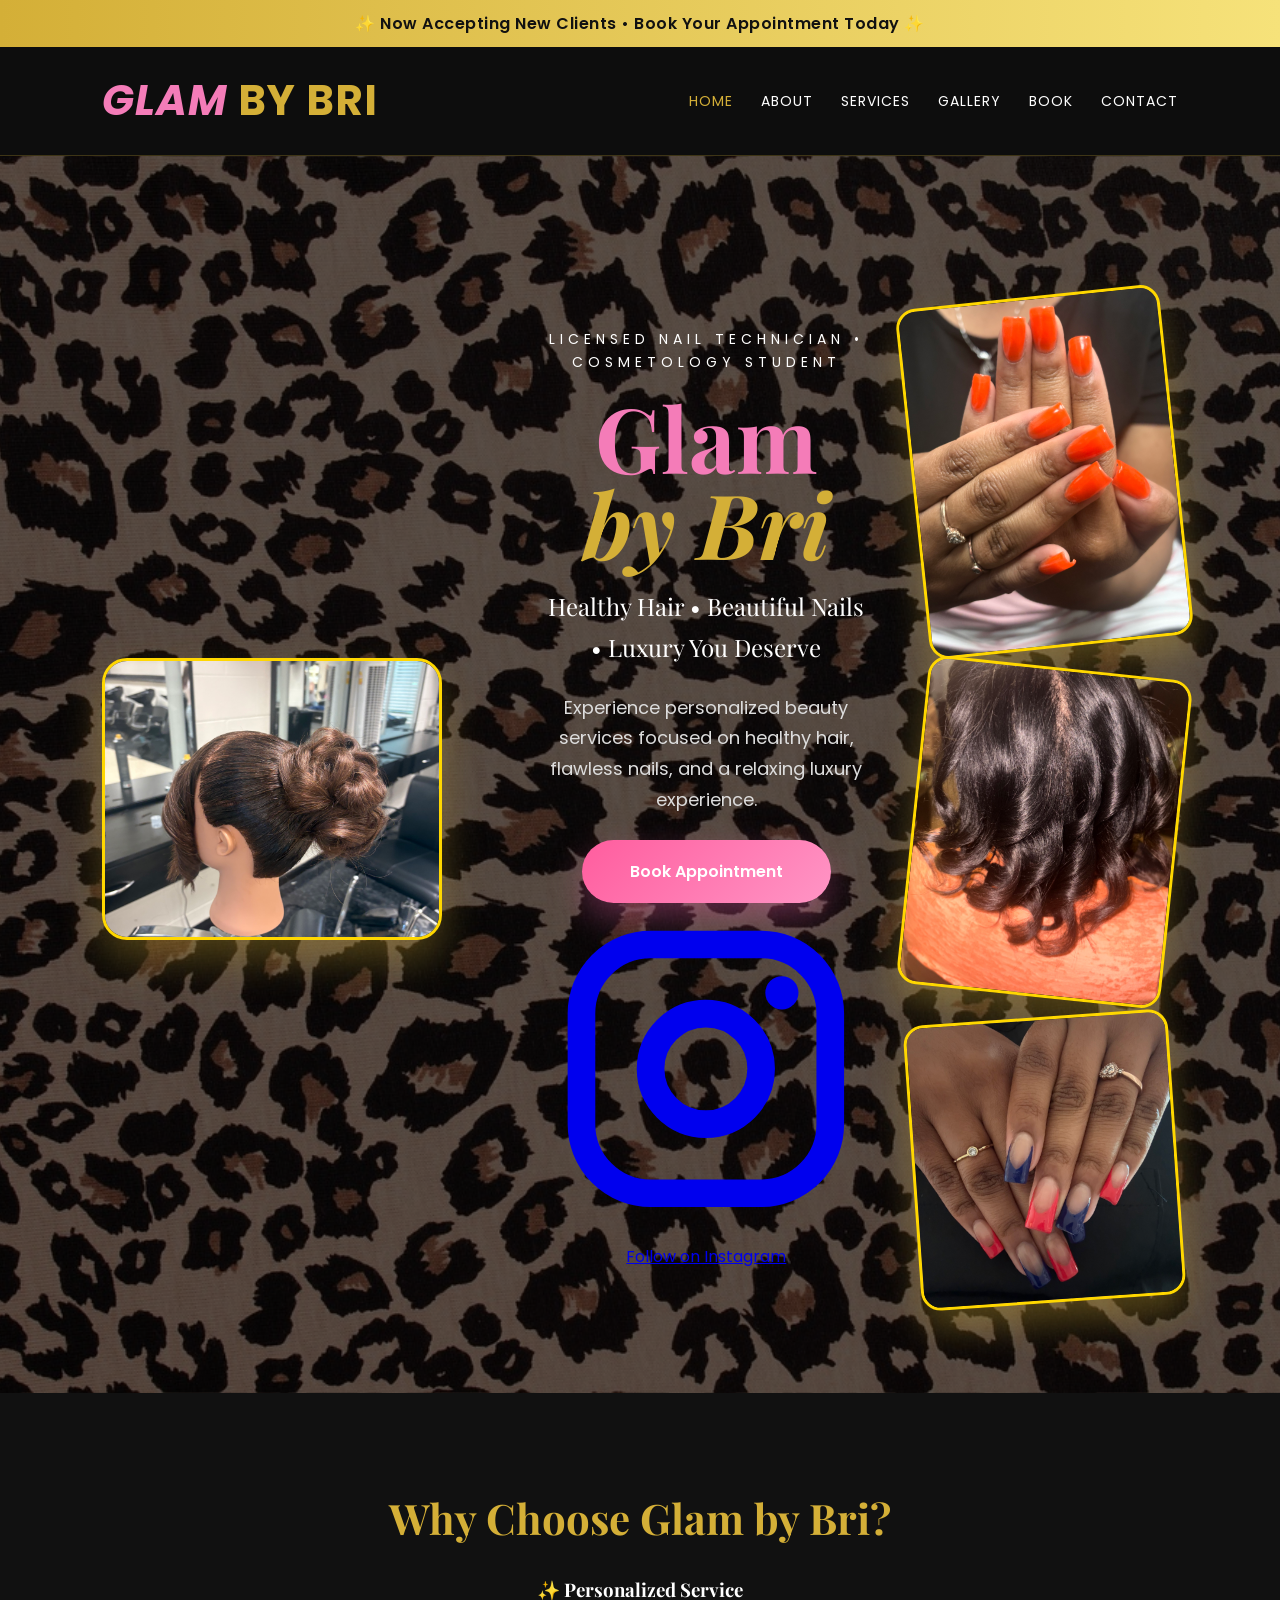
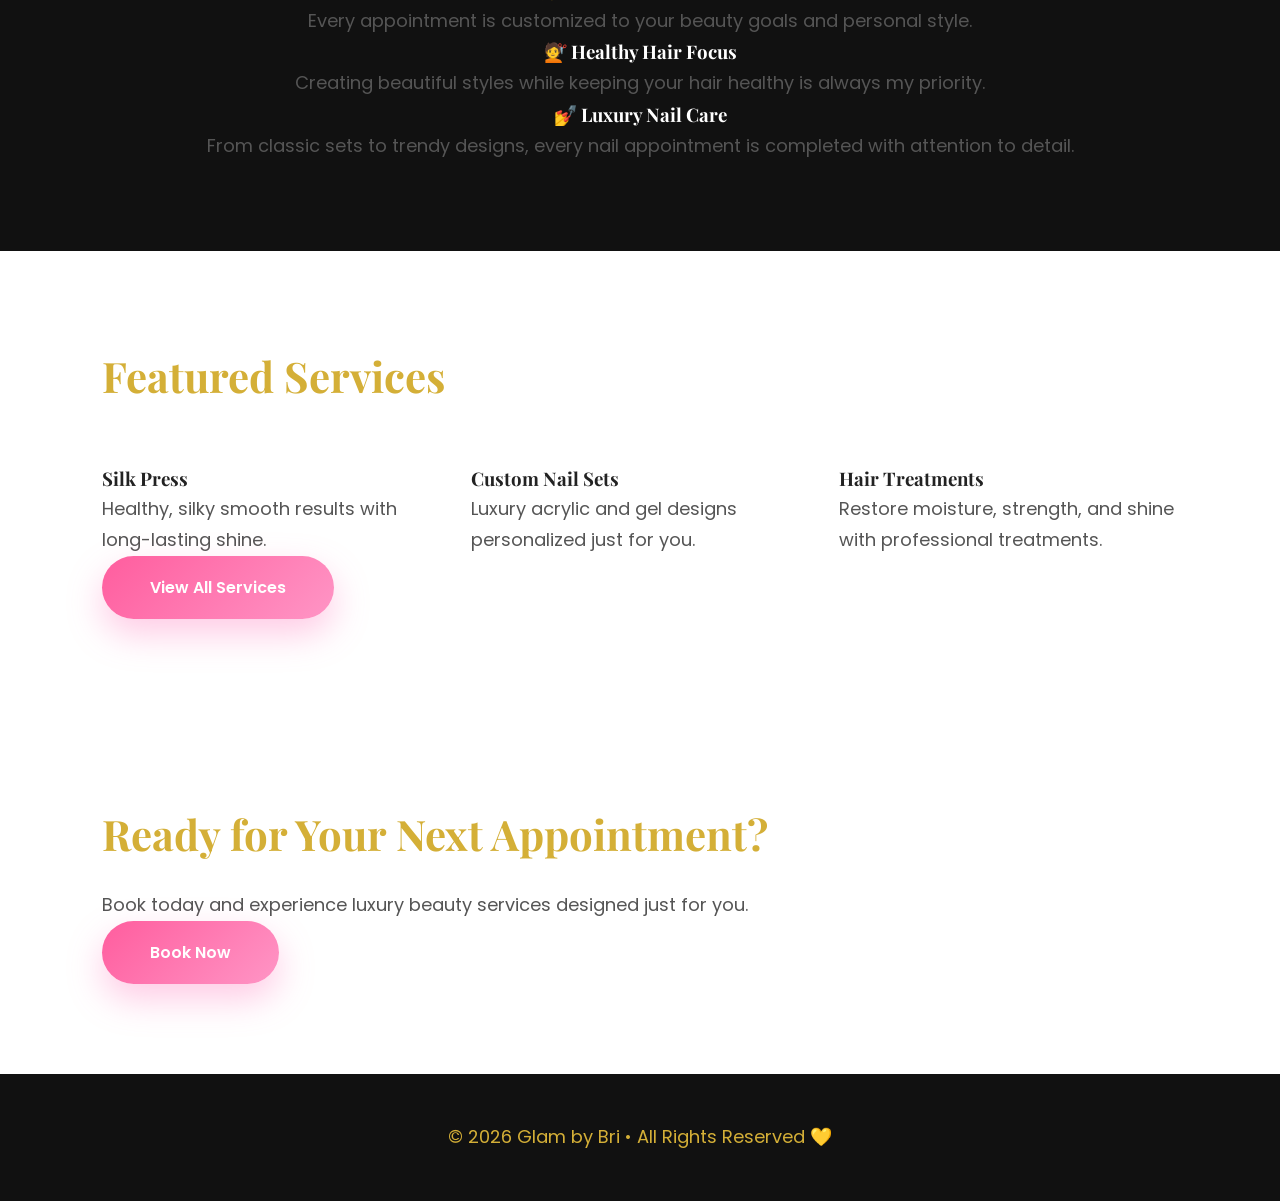
==== commit 1bbed1a2: "Update index.html" ====
--- a/index.html
+++ b/index.html
@@ -68,13 +68,24 @@
     </a><div class="social-buttons">
   <a href="https://instagram.com/glambybriofficial"
      target="_blank"
+     rel="noopener noreferrer"
      class="instagram-btn"
      aria-label="Follow Glam by Bri on Instagram">
 
-    <svg xmlns="http://www.w3.org/2000/svg"
+    <svg class="instagram-icon"
+         xmlns="http://www.w3.org/2000/svg"
          viewBox="0 0 24 24"
-         fill="currentColor">
-      <path d="M7.75 2C4.57 2 2 4.57 2 7.75v8.5C2 19.43 4.57 22 7.75 22h8.5C19.43 22 22 19.43 22 16.25v-8.5C22 4.57 19.43 2 16.25 2h-8.5zm0 2h8.5A3.75 3.75 0 0 1 20 7.75v8.5A3.75 3.75 0 0 1 16.25 20h-8.5A3.75 3.75 0 0 1 4 16.25v-8.5A3.75 3.75 0 0 1 7.75 4zm8.75 1a1.25 1.25 0 1 0 0 2.5A1.25 1.25 0 0 0 16.5 5zM12 6.5A5.5 5.5 0 1 0 17.5 12 5.51 5.51 0 0 0 12 6.5zm0 2A3.5 3.5 0 1 1 8.5 12 3.5 3.5 0 0 1 12 8.5z"/>
+         aria-hidden="true">
+      <rect x="3" y="3" width="18" height="18" rx="5"
+            fill="none"
+            stroke="currentColor"
+            stroke-width="2"/>
+      <circle cx="12" cy="12" r="4"
+              fill="none"
+              stroke="currentColor"
+              stroke-width="2"/>
+      <circle cx="17.5" cy="6.5" r="1.2"
+              fill="currentColor"/>
     </svg>
 
     <span>Follow on Instagram</span>
--- a/style.css
+++ b/style.css
@@ -1,27 +1,70 @@
-html {
-    scroll-behavior: smooth;
-}
+/* ==========================================
+   GLAM BY BRI
+   Luxury Salon Website
+   Part 1/3
+========================================== */
+
+/* RESET */
+
+*{
+    margin:0;
+    padding:0;
+    box-sizing:border-box;
+}
+
+html{
+    scroll-behavior:smooth;
+}
+
 body{
-    margin:0;
     font-family:'Poppins',sans-serif;
     background:#fff;
     color:#222;
+    overflow-x:hidden;
+    line-height:1.7;
+}
+
+img{
+    max-width:100%;
+    height:auto;
+    display:block;
+}
+
+section{
+    padding:90px 8%;
+}
+
+h1,h2,h3{
+    font-family:'Playfair Display',serif;
+}
+
+h2{
+    font-size:42px;
+    color:#D4AF37;
+    margin-bottom:20px;
+}
+
+p{
+    color:#555;
+    font-size:18px;
+}
+
+/* ==========================================
+ANNOUNCEMENT BAR
+========================================== */
+
+.announcement{
+    background:linear-gradient(90deg,#D4AF37,#F6E27A);
+    color:#111;
     text-align:center;
-}
-/* Announcement Bar */
-
-.announcement {
-    background: linear-gradient(90deg, #D4AF37, #F6E27A);
-    color: black;
-    text-align: center;
-    padding: 10px;
-    font-weight: 600;
-    font-size: 15px;
-    letter-spacing: .5px;
-}
-/* ======================
-   NAVIGATION
-====================== */
+    padding:10px;
+    font-weight:600;
+    letter-spacing:.5px;
+}
+
+/* ==========================================
+NAVIGATION
+========================================== */
 
 nav{
     position:sticky;
@@ -34,40 +77,35 @@
 
     padding:18px 8%;
 
-    background:rgba(0,0,0,.92);
+    background:rgba(0,0,0,.95);
     backdrop-filter:blur(12px);
 
     border-bottom:1px solid rgba(212,175,55,.25);
 }
 
 .logo{
-    font-family:'Playfair Display',serif;
     font-size:42px;
     font-weight:700;
     color:#D4AF37;
-    text-shadow:0 0 15px rgba(212,175,55,.45);
 }
 
 .logo span{
-    color:#ff78b3;
+    color:#F47CB8;
     font-style:italic;
 }
 
 nav ul{
+    list-style:none;
     display:flex;
-    gap:24px;
-    list-style:none;
-    margin:0;
-    padding:0;
+    gap:28px;
 }
 
 nav a{
     color:white;
     text-decoration:none;
+    font-size:14px;
     text-transform:uppercase;
     letter-spacing:1px;
-    font-size:14px;
-    font-weight:500;
     transition:.3s;
 }
 
@@ -78,239 +116,301 @@
 
 .menu-toggle{
     display:none;
-    font-size:34px;
-    color:#D4AF37;
+    color:#D4AF37;
+    font-size:32px;
     cursor:pointer;
 }
 
-.hero {
-  display: grid;
-  grid-template-columns: 1.2fr 1fr .8fr;
-  align-items: center;
-  gap: 40px;
-  padding: 140px 8% 90px;
-
-  background:
-    linear-gradient(rgba(0,0,0,.65), rgba(0,0,0,.65)),
-    url("images/cheetah.jpg");
-
-  background-size: cover;
-  background-position: center;
-  min-height: 90vh;
-}
-.hero-left img {
-    width: 100%;
-    max-width: 340px;
-    height: auto;
-
-object-fit:cover;
-
-border-radius:25px;
-
-border:3px solid gold;
-
-box-shadow:0 20px 40px rgba(212,175,55,.35);
-
-}
-.hero-center{
-
-text-align:center;
-
-}
-.subtitle{
-
-letter-spacing:5px;
-
-color:white;
-
-font-size:14px;
-
-margin-bottom:20px;
-
-}
-.hero-right{
-
-display:flex;
-
-flex-direction:column;
-
-gap:20px;
-
-}
-.hero-right img {
-    width: 100%;
-    max-width: 220px;
-    height: auto;
-    
-object-fit:cover;
-
-border-radius:20px;
-
-border:3px solid gold;
-
-box-shadow:0 15px 35px rgba(212,175,55,.35);
-
-transition:.35s;
-
-}
-.hero-right img:nth-child(1) {
-    transform: rotate(-6deg);
-}
-
-.hero-right img:nth-child(2) {
-    transform: rotate(6deg);
-}
-
-.hero-right img:nth-child(3) {
-    transform: rotate(-4deg);
-}
-.hero h1{
-    font-family:'Playfair Display', serif;
-    font-size:90px;
-    line-height:.95;
-    margin:15px 0;
-}
-
-.hero h1 span{
-    color:#ff7db7;
-}
-
-.hero h1 em{
-    color:#D4AF37;
-    font-style:italic;
-    font-weight:400;
-}
-  h2 {
-  color: gold;
-  font-family: 'Playfair Display', serif;
-  text-shadow: 0 0 10px rgba(212, 175, 55, 0.3);
-}
-h1, h2, h3 {
-  letter-spacing: 0.5px;
-}
-.hero h3 {
-  color: white;
-  font-weight: 300;
-  font-size: 24px;
-  margin-top: -10px;
-  margin-bottom: 20px;
-}
-.hero-text{
-
-max-width:420px;
-
-margin:25px auto;
-
-line-height:1.8;
-
-color:#ddd;
-
-}
-p {
-  font-size: 20px;
-  max-width: 600px;
-  margin: 20px auto;
-}
-
-.button {
+/* ==========================================
+BUTTONS
+========================================== */
+
+.button{
     display:inline-block;
-    padding:18px 55px;
+    padding:18px 48px;
     border-radius:50px;
     text-decoration:none;
+    color:white;
     font-weight:600;
-    font-size:20px;
+    background:linear-gradient(135deg,#ff5d9e,#ff95c5);
+    transition:.35s;
+    box-shadow:0 15px 35px rgba(255,105,180,.35);
+}
+
+.button:hover{
+
+transform:translateY(-6px) scale(1.05);
+
+background:linear-gradient(135deg,#ff78b3,#D4AF37);
+
+box-shadow:
+0 0 40px rgba(255,105,180,.5),
+0 0 30px rgba(212,175,55,.35);
+
+}
+
+/* ==========================================
+HERO
+========================================== */
+
+.hero{
+
+    display:grid;
+
+    grid-template-columns:1.2fr 1fr .8fr;
+
+    align-items:center;
+
+    gap:40px;
+
+    padding:140px 8% 90px;
+
+    min-height:90vh;
+
+    background:
+    linear-gradient(rgba(0,0,0,.65),rgba(0,0,0,.65)),
+    url("images/cheetah.jpg");
+
+    background-size:cover;
+
+    background-position:center;
+
+}
+
+.hero-left img{
+
+    max-width:340px;
+
+    border-radius:25px;
+
+    border:3px solid gold;
+
+    box-shadow:0 20px 40px rgba(212,175,55,.35);
+
+}
+
+.hero-center{
+
+    text-align:center;
+
+}
+
+.subtitle{
+
     color:white;
 
-    background:linear-gradient(135deg,#ff5d9e,#ff9cc8);
-
-    box-shadow:
-    0 0 20px rgba(255,105,180,.4),
-    0 15px 40px rgba(255,105,180,.35);
+    letter-spacing:5px;
+
+    font-size:14px;
+
+    margin-bottom:20px;
+
+}
+
+.hero h1{
+
+    font-size:90px;
+
+    line-height:.95;
+
+    color:white;
+
+}
+
+.hero h1 span{
+
+    color:#F47CB8;
+
+}
+
+.hero h1 em{
+
+    color:#D4AF37;
+
+    font-style:italic;
+
+}
+
+.hero h3{
+
+    color:white;
+
+    font-weight:300;
+
+    font-size:24px;
+
+    margin:20px 0;
+
+}
+
+.hero-text{
+
+    max-width:430px;
+
+    margin:25px auto;
+
+    color:#ddd;
+
+}
+
+.hero-right{
+
+    display:flex;
+
+    flex-direction:column;
+
+    gap:20px;
+
+}
+
+.hero-right img{
+
+    border-radius:20px;
+
+    border:3px solid gold;
+
+    box-shadow:0 20px 35px rgba(212,175,55,.35);
+
+}
+
+.hero-right img:nth-child(1){
+
+    transform:rotate(-6deg);
+
+}
+
+.hero-right img:nth-child(2){
+
+    transform:rotate(6deg);
+
+}
+
+.hero-right img:nth-child(3){
+
+    transform:rotate(-4deg);
+
+}
+
+/* ==========================================
+WHY CHOOSE ME
+========================================== */
+
+.why-choose{
+
+    background:#111;
+
+    color:white;
+
+    text-align:center;
+
+}
+
+.why-subtitle{
+
+    color:#ddd;
+
+    margin-bottom:50px;
+
+}
+
+.why-grid{
+
+    display:grid;
+
+    grid-template-columns:repeat(auto-fit,minmax(250px,1fr));
+
+    gap:30px;
+
+}
+
+.why-card{
+
+    background:#1a1a1a;
+
+    border:2px solid rgba(212,175,55,.25);
+
+    border-radius:20px;
+
+    padding:35px;
 
     transition:.35s;
-}
-
-.button:hover {
-    transform: translateY(-6px) scale(1.03);
-    box-shadow:
-    0 0 40px rgba(255,105,180,.6),
-    0 20px 50px rgba(212,175,55,.25);
-}
-
-.button:active {
-    transform: scale(.97);
-}
-/* Why Choose Me */
-
-.why-choose {
-    background: #000;
-    padding: 100px 20px;
-    text-align: center;
-}
-
-.why-choose h2 {
-    color: #D4AF37;
-    font-size: 42px;
-    margin-bottom: 10px;
-}
-
-.why-subtitle {
-    color: #ddd;
-    font-size: 18px;
-    margin-bottom: 50px;
-}
-
-.why-grid {
-    display: grid;
-    grid-template-columns: repeat(auto-fit, minmax(230px, 1fr));
-    gap: 25px;
-    max-width: 1100px;
-    margin: auto;
-}
-
-.why-card {
-    background: #111;
-    border: 2px solid rgba(212,175,55,.4);
-    border-radius: 20px;
-    padding: 35px 25px;
-    transition: .35s ease;
-}
-
-.why-card:hover {
-    transform: translateY(-10px);
-    border-color: #D4AF37;
-    box-shadow: 0 0 25px rgba(212,175,55,.35);
-}
-
-.icon {
-    font-size: 40px;
-    margin-bottom: 15px;
-}
-
-.why-card h3 {
-    color: #D4AF37;
-    margin-bottom: 10px;
-}
-
-.why-card p {
-    color: #ddd;
-    font-size: 16px;
-    line-height: 1.6;
-}
-/* About Section */
-
-.about {
-    display: grid;
-    grid-template-columns: 1.1fr .9fr;
-    align-items: center;
-    gap: 70px;
-    padding: 100px 8%;
-    background: #fff;
-    color: #111;
+
+}
+
+.why-card:hover{
+
+    transform:translateY(-10px);
+
+    border-color:#D4AF37;
+
+    box-shadow:0 0 30px rgba(212,175,55,.3);
+
+}
+
+.icon{
+
+    font-size:42px;
+
+    margin-bottom:20px;
+
+}
+
+.why-card h3{
+
+    color:#D4AF37;
+
+    margin-bottom:12px;
+
+}
+
+.why-card p{
+
+    color:#ddd;
+
+    font-size:16px;
+
+}
+/* ==========================================
+ABOUT
+========================================== */
+
+.about{
+    display:grid;
+    grid-template-columns:1.1fr .9fr;
+    align-items:center;
+    gap:70px;
+    background:#fff;
 }
 
 .about-text{
     text-align:left;
+}
+
+.about p{
+    margin:20px 0;
+}
+
+.about-highlights{
+    display:grid;
+    grid-template-columns:repeat(2,1fr);
+    gap:20px;
+    margin-top:35px;
+}
+
+.about-highlights div{
+    background:#faf7f2;
+    border:2px solid #D4AF37;
+    border-radius:18px;
+    padding:22px;
+    text-align:center;
+    transition:.3s;
+    font-weight:600;
+}
+
+.about-highlights div:hover{
+    background:#111;
+    color:white;
+    transform:translateY(-8px);
 }
 
 .about-photo{
@@ -318,444 +418,370 @@
     justify-content:center;
 }
 
-.about p{
-  color:#444;
-}
-.about-highlights{
+.about-photo img{
+    max-width:460px;
+    border-radius:25px;
+    border:3px solid #D4AF37;
+    box-shadow:0 20px 40px rgba(212,175,55,.30);
+    animation:float 6s ease-in-out infinite;
+}
+
+/* ==========================================
+SERVICES
+========================================== */
+
+.services{
+    background:white;
+    text-align:center;
+}
+
+.service-grid{
     display:grid;
-    grid-template-columns:repeat(2,1fr);
-    gap:18px;
-    margin:35px 0;
-}
-
-.about-highlights div{
-    background:#fafafa;
+    grid-template-columns:repeat(auto-fit,minmax(280px,1fr));
+    gap:30px;
+    margin-top:50px;
+}
+
+.card{
+    background:white;
     border:2px solid #D4AF37;
-    border-radius:18px;
-    padding:20px;
+    border-radius:22px;
+    padding:35px;
+    display:flex;
+    flex-direction:column;
+    justify-content:space-between;
+    min-height:320px;
+    transition:.35s;
+    box-shadow:0 10px 25px rgba(0,0,0,.08);
+}
+
+.card:hover{
+    transform:translateY(-10px);
+    border-color:#F47CB8;
+    box-shadow:0 18px 40px rgba(212,175,55,.25);
+}
+
+.card h3{
+    color:#D4AF37;
+    margin-bottom:15px;
+    font-size:26px;
+}
+
+.card p{
+    margin-bottom:25px;
+}
+
+.card .price{
+    color:#F47CB8;
+    font-weight:700;
+    font-size:20px;
+    margin-bottom:20px;
+}
+
+.card .button{
+    width:100%;
+    max-width:240px;
+    margin:auto auto 0;
     text-align:center;
-    font-weight:600;
-    color:#222;
+}
+
+/* ==========================================
+GALLERY
+========================================== */
+
+.gallery{
+    background:#faf7f2;
+    text-align:center;
+}
+
+.gallery-text{
+    max-width:700px;
+    margin:0 auto 50px;
+    color:#666;
+}
+
+.gallery-layout{
+    display:grid;
+    grid-template-columns:2fr 1fr;
+    gap:20px;
+}
+
+.gallery-feature img{
+    width:100%;
+    height:520px;
+    object-fit:cover;
+    border-radius:22px;
+    border:3px solid #D4AF37;
     transition:.35s;
 }
 
-.about-highlights div:hover{
-    transform:translateY(-6px);
+.gallery-right{
+    display:grid;
+    grid-template-columns:1fr 1fr;
+    gap:20px;
+}
+
+.gallery-item img{
+    width:100%;
+    height:250px;
+    object-fit:cover;
+    border-radius:20px;
+    border:3px solid #D4AF37;
+    transition:.35s;
+}
+
+.gallery img:hover{
+    transform:scale(1.03);
+    box-shadow:0 15px 35px rgba(212,175,55,.30);
+}
+
+/* ==========================================
+BOOKING
+========================================== */
+
+.booking{
     background:#111;
     color:white;
-    box-shadow:0 15px 30px rgba(212,175,55,.3);
-}
-
-.about-photo img{
-  width:100%;
-  max-width:450px;
-  border-radius:25px;
-  border:3px solid gold;
-  box-shadow:0 20px 40px rgba(212,175,55,.35);
-}
-.about-photo img{
-
-animation:float 6s ease-in-out infinite;
-
-}
-
-@keyframes float{
-
-0%,100%{
-transform:translateY(0);
-}
-
-50%{
-transform:translateY(-12px);
-}
-
-}
-/* Services */
-
-.services {
-  padding: 80px 20px;
-  background: white;
-  color: #111;
-}
-
-.services h2 {
-  color: gold;
-  font-size: 36px;
-  margin-bottom: 40px;
-}
-
-.service-grid {
-  display: grid;
-  grid-template-columns: repeat(auto-fit, minmax(250px, 1fr));
-  gap: 25px;
-  max-width: 1100px;
-  margin: auto;
-}
-
-.card {
-  background: white;
-  color: #111;
-  border: 2px solid gold;
-  border-radius: 20px;
-  padding: 30px 20px;
-  min-height: 220px;
-  transition: transform 0.3s ease, box-shadow 0.3s ease;
-}
-
-.card h3 {
-  color: gold;
-}
-.card p {
-  color: #444;
-}
-.card:hover{
-
-transform:translateY(-12px);
-
-border-color:#ff8bbd;
-
-box-shadow:
-0 15px 35px rgba(212,175,55,.25),
-0 0 25px rgba(255,105,180,.3);
-
-}
-
-/* Pricing */
-
-.pricing {
-  background: linear-gradient(180deg, #000 0%, #050505 100%);
-  color: #fff;
-  padding: 80px 20px;
-  text-align: center;
-  border-top: 1px solid rgba(212, 175, 55, 0.4);
-  border-bottom: 1px solid rgba(212, 175, 55, 0.4);
-  position: relative;
-}
-
-/* subtle luxury glow behind section */
-.pricing::before {
-  content: "";
-  position: absolute;
-  inset: 0;
-  background: radial-gradient(circle at center, rgba(212,175,55,0.08), transparent 60%);
-  pointer-events: none;
-}
-
-.pricing h2 {
-  font-size: 30px;
-  letter-spacing: 6px;
-  color: #D4AF37;
-  margin-bottom: 40px;
-  font-weight: 500;
-  font-family: 'Playfair Display', serif;
-}
-
-/* MENU CONTAINER */
-.menu {
-  max-width: 520px;
-  margin: auto;
-  display: flex;
-  flex-direction: column;
-  gap: 18px;
-  padding: 25px;
-  background: rgba(255, 255, 255, 0.03);
-  border: 1px solid rgba(212,175,55,0.25);
-  border-radius: 20px;
-  backdrop-filter: blur(6px);
-}
-
-/* EACH ITEM */
-.item {
-  display: flex;
-  align-items: center;
-  font-size: 16px;
-  padding: 6px 0;
-}
-
-/* SERVICE NAME */
-.name {
-  white-space: nowrap;
-  letter-spacing: 0.5px;
-}
-
-/* GOLD LINE */
-.dots {
-  flex: 1;
-  border-bottom: 1px dotted rgba(212, 175, 55, 0.7);
-  margin: 0 14px;
-}
-
-/* PRICE */
-.price {
-  white-space: nowrap;
-  color: #D4AF37;
-  font-weight: 600;
-  letter-spacing: 0.5px;
-}
-
-/* FOOTNOTE */
-.note {
-  margin-top: 25px;
-  font-size: 12px;
-  color: rgba(212, 175, 55, 0.75);
-  letter-spacing: 1px;
-}
-/* Gallery */
-
-.gallery {
-    background: white;
-    padding: 100px 8%;
-}
-
-.gallery h2 {
-    font-size: 48px;
-    color: #D4AF37;
-    margin-bottom: 10px;
-}
-
-.gallery-text {
-    color: #555;
-    font-size: 20px;
-    margin-bottom: 50px;
-    font-style: italic;
-}
-
-.gallery-layout {
-    display: grid;
-    grid-template-columns: 2fr 1fr;
-    gap: 20px;
-    align-items: stretch;
-}
-
-.gallery-feature img {
-    width: 100%;
-    height: 500px;
-    object-fit: cover;
-    border-radius: 20px;
-    border: 3px solid gold;
-    box-shadow: 0 15px 35px rgba(212,175,55,.25);
-}
-.gallery-right {
-    display: grid;
-    grid-template-columns: 1fr 1fr;
-    gap: 20px;
-}
-
-.gallery-item img {
-    width: 100%;
-    height: 220px;
-    object-fit: cover;
-    border-radius: 20px;
-    border: 3px solid gold;
-    transition: .35s;
-}
-
-.gallery-item img:hover,
-.gallery-feature img:hover {
-    transform: scale(1.04);
-    box-shadow: 0 0 25px rgba(255,105,180,.4);
-}
-/* =========================
-   BOOKING
-========================= */
-
-.booking {
-  background: #111;
-  padding: 90px 20px;
-}
-
-.booking h2 {
-  color: gold;
-  font-size: 36px;
-  margin-bottom: 15px;
-}
-
-.booking p {
-  max-width: 650px;
-  margin: 0 auto 40px;
-  color: #ddd;
-}
-
-.booking form {
-  max-width: 650px;
-  margin: auto;
-  display: flex;
-  flex-direction: column;
-  gap: 20px;
+    text-align:center;
+}
+
+.booking h2{
+    color:#D4AF37;
+}
+
+.booking p{
+    color:#ddd;
+    max-width:650px;
+    margin:20px auto 40px;
+}
+
+.booking form{
+    max-width:700px;
+    margin:auto;
+    display:flex;
+    flex-direction:column;
+    gap:18px;
+}
+
+.booking label{
+    color:#D4AF37;
+    text-align:left;
+    font-weight:600;
 }
 
 .booking input,
 .booking select,
-.booking textarea {
-  background: #000;
-  color: white;
-  border: 2px solid gold;
-  border-radius: 12px;
-  padding: 18px;
-    margin-bottom: 8px;
-  font-size: 16px;
-  font-family: 'Poppins', sans-serif;
-  transition: 0.3s ease;
+.booking textarea{
+    width:100%;
+    padding:18px;
+    border-radius:14px;
+    border:2px solid #D4AF37;
+    background:#000;
+    color:white;
+    font-size:16px;
+    font-family:Poppins,sans-serif;
 }
 
 .booking input::placeholder,
-.booking textarea::placeholder {
-  color: #999;
+.booking textarea::placeholder{
+    color:#999;
 }
 
 .booking input:focus,
 .booking select:focus,
-.booking textarea:focus {
-  outline: none;
-  border-color: #F7D6E0;
-  box-shadow: 0 0 15px rgba(247,214,224,.35);
-}
-
-.booking textarea {
-  min-height: 150px;
-  resize: vertical;
-}
-
-.booking button {
-  width: 100%;
-  margin-top: 10px;
-  cursor: pointer;
-  border: none;
-}
-  
-
-.booking button:hover {
-  transform: translateY(-3px);
-}
-.booking label {
-  color: gold;
-  font-weight: 500;
-  text-align: left;
-  display: block;
-  margin-bottom: 8px;
-}
-.faq{
-
-background:#111;
-
-padding:90px 20px;
-
-}
-
-.faq-item{
-
-max-width:700px;
-
-margin:25px auto;
-
-background:#1b1b1b;
-
-padding:25px;
-
-border-radius:20px;
-
-border:1px solid gold;
-
-}
-
-.faq-item h3{
-
-color:gold;
-
-}
-
-.faq-item p{
-
-color:#ddd;
-
-}
-/* Contact */
-
-.contact {
-  background: white;
-  color: #111;
-  padding: 80px 20px;
-}
-
-.contact p {
-  color: #444;
-}
-
-.contact h2 {
-  color: gold;
-  font-size: 36px;
-  margin-bottom: 20px;
-}
-
-.contact a {
-  color: gold;
-  text-decoration: none;
-}
-
-.contact a:hover {
-  color: white;
-}
-section {
-    padding: 90px 20px;
-    border-bottom: 1px solid rgba(255,215,0,.08);
-}
-/* Footer */
-
-footer {
-    background: #111;
-    color: gold;
-    text-align: center;
+.booking textarea:focus{
+    outline:none;
+    border-color:#F47CB8;
+    box-shadow:0 0 15px rgba(244,124,184,.35);
+}
+
+.booking textarea{
+    min-height:170px;
+    resize:vertical;
+}
+
+.booking button{
+    border:none;
+    cursor:pointer;
+    width:100%;
+}
+
+.steps{
+    display:flex;
+    justify-content:center;
+    gap:30px;
+    flex-wrap:wrap;
+    margin-top:60px;
+}
+
+.steps div{
+    background:white;
+    color:#222;
+    width:230px;
+    padding:30px;
+    border-radius:20px;
+    box-shadow:0 12px 25px rgba(0,0,0,.12);
+}
+
+.steps span{
+    font-size:38px;
+    display:block;
+    margin-bottom:15px;
+}
+
+.booking-info{
+    max-width:700px;
+    margin:60px auto 0;
+    background:#faf7f2;
+    color:#222;
+    padding:35px;
+    border-radius:20px;
+    text-align:left;
+}
+
+.booking-info h3{
+    color:#D4AF37;
+    margin-bottom:20px;
+}
+
+.booking-info li{
+    margin-bottom:12px;
+}
+
+/* ==========================================
+CONTACT
+========================================== */
+
+.contact{
+    text-align:center;
+    background:white;
+}
+
+.contact p{
+    margin:15px auto;
+}
+
+.contact a{
+    color:#D4AF37;
+    text-decoration:none;
+    font-weight:600;
+}
+
+.contact a:hover{
+    color:#F47CB8;
+}
+
+/* ==========================================
+FOOTER
+========================================== */
+
+footer{
+    background:#111;
+    color:#D4AF37;
+    text-align:center;
     padding:40px 20px;
-    margin-top: 50px;
-}
+}
+
+footer p{
+    color:#D4AF37;
+    margin:8px 0;
+}
+/* ==========================================
+ANIMATIONS
+========================================== */
+
+@keyframes fadeIn{
+    from{
+        opacity:0;
+        transform:translateY(40px);
+    }
+    to{
+        opacity:1;
+        transform:translateY(0);
+    }
+}
+
+@keyframes float{
+    0%,100%{
+        transform:translateY(0);
+    }
+    50%{
+        transform:translateY(-12px);
+    }
+}
+
 .hero,
 .about,
 .services,
 .gallery,
-.contact {
-
-animation: fadeIn 1.2s ease;
-
-}
-
-@keyframes fadeIn {
-
-from {
-
-opacity:0;
-
-transform:translateY(40px);
-
-}
-
-to {
-
-opacity:1;
-
-transform:translateY(0);
-
-}
-
-}
-/* ==========================
-   RESPONSIVE DESIGN
-========================== */
+.booking,
+.contact{
+    animation:fadeIn 1s ease;
+}
+
+/* ==========================================
+IMAGE HOVER EFFECTS
+========================================== */
+
+.hero-left img,
+.hero-right img,
+.about-photo img,
+.gallery img{
+    transition:.35s ease;
+}
+
+.hero-left img:hover,
+.hero-right img:hover,
+.about-photo img:hover,
+.gallery img:hover{
+    transform:scale(1.03);
+}
+
+/* ==========================================
+SMALL IMPROVEMENTS
+========================================== */
+
+::selection{
+    background:#F47CB8;
+    color:white;
+}
+
+.button:active{
+    transform:scale(.97);
+}
+
+input,
+select,
+textarea,
+button{
+    font-family:'Poppins',sans-serif;
+}
+
+button,
+.button{
+    transition:.3s ease;
+}
+
+button:hover,
+.button:hover{
+    cursor:pointer;
+}
+
+/* ==========================================
+TABLET
+========================================== */
 
 @media (max-width:992px){
 
-    nav{
-        padding:16px 5%;
-    }
-
-    .logo{
-        font-size:34px;
+    section{
+        padding:70px 6%;
     }
 
     .hero{
         grid-template-columns:1fr;
-        gap:35px;
         text-align:center;
-        padding:80px 25px;
+        gap:40px;
+        padding:100px 6% 70px;
     }
 
     .hero-left,
@@ -764,36 +790,22 @@
         justify-self:center;
     }
 
-    .hero-left img{
-        max-width:320px;
+    .hero h1{
+        font-size:62px;
     }
 
     .hero-right{
         flex-direction:row;
+        flex-wrap:wrap;
         justify-content:center;
-        flex-wrap:wrap;
-        gap:15px;
     }
 
     .hero-right img{
         max-width:180px;
     }
 
-    .hero h1{
-        font-size:60px;
-    }
-
-    .hero h3{
-        font-size:24px;
-    }
-
-    .hero-text{
-        font-size:18px;
-    }
-
     .about{
         grid-template-columns:1fr;
-        gap:40px;
         text-align:center;
     }
 
@@ -812,17 +824,17 @@
     .gallery-right{
         grid-template-columns:repeat(2,1fr);
     }
-
-}
+}
+
+/* ==========================================
+MOBILE
+========================================== */
 
 @media (max-width:768px){
-
-    /* Navigation */
 
     nav{
         display:grid;
         grid-template-columns:1fr auto;
-        align-items:center;
         padding:16px 20px;
     }
 
@@ -837,15 +849,13 @@
     nav ul{
         grid-column:1/-1;
         flex-direction:column;
-        align-items:center;
         background:#111;
+        overflow:hidden;
         max-height:0;
-        overflow:hidden;
         opacity:0;
-        transition:.35s ease;
+        transition:.35s;
+        text-align:center;
         margin-top:15px;
-        padding:0;
-        gap:18px;
     }
 
     nav ul.show{
@@ -854,142 +864,284 @@
         padding:20px 0;
     }
 
-    /* HERO */
+    nav li{
+        margin:12px 0;
+    }
 
     .hero{
-        grid-template-columns:1fr;
-        padding:60px 20px;
-        gap:30px;
-        text-align:center;
-    }
-
-    .hero-left,
-    .hero-center,
-    .hero-right{
-        justify-self:center;
-    }
-
-    .hero-left img{
-        max-width:280px;
-    }
-
-    .hero-center{
-        width:100%;
-        max-width:520px;
+        padding:80px 20px;
     }
 
     .hero h1{
         font-size:48px;
-        line-height:1.1;
     }
 
     .hero h3{
         font-size:20px;
-        line-height:1.4;
     }
 
     .hero-text{
-        max-width:100%;
         font-size:17px;
-        line-height:1.7;
-    }
-
-    /* Right Pictures */
+    }
 
     .hero-right{
         flex-direction:row;
-        justify-content:center;
-        flex-wrap:wrap;
         gap:15px;
     }
 
     .hero-right img{
-        width:150px;
-        max-width:45%;
-    }
-
-    /* Buttons */
-
-    .button,
-    .instagram-btn{
-        display:flex;
-        justify-content:center;
+        width:45%;
+        max-width:150px;
+    }
+
+    .about-highlights{
+        grid-template-columns:1fr;
+    }
+
+    .service-grid{
+        grid-template-columns:1fr;
+    }
+
+    .gallery-right{
+        grid-template-columns:1fr;
+    }
+
+    .gallery-feature img{
+        height:350px;
+    }
+
+    .gallery-item img{
+        height:250px;
+    }
+
+    .steps{
+        flex-direction:column;
         align-items:center;
+    }
+
+    .steps div{
         width:100%;
         max-width:320px;
-        margin:18px auto;
-        box-sizing:border-box;
-    }
-
-    .social-buttons{
-        display:flex;
-        justify-content:center;
-    }
-
-    /* About */
-
-    .about{
-        grid-template-columns:1fr;
-        text-align:center;
-    }
-
-    .about-text{
-        text-align:center;
-    }
-
-    .about-highlights{
-        grid-template-columns:1fr;
-    }
-
-    /* Gallery */
-
-    .gallery-layout{
-        grid-template-columns:1fr;
-    }
-
-    .gallery-right{
-        grid-template-columns:1fr;
-    }
-}
+    }
+
+    .card{
+        width:100%;
+        min-height:auto;
+    }
+
+    .card .button{
+        width:100%;
+        max-width:none;
+    }
+
+    .booking-info{
+        text-align:left;
+    }
+}
+
+/* ==========================================
+SMALL PHONES
+========================================== */
+
 @media (max-width:480px){
-
-    .logo{
-        font-size:28px;
-    }
 
     .announcement{
         font-size:13px;
         padding:8px;
     }
 
-    .hero{
-        padding:50px 18px;
+    .logo{
+        font-size:26px;
+    }
+
+    h2{
+        font-size:32px;
+    }
+
+    p{
+        font-size:16px;
     }
 
     .hero h1{
-        font-size:40px;
+        font-size:38px;
     }
 
     .hero h3{
         font-size:18px;
     }
 
-    .subtitle{
-        font-size:12px;
-        letter-spacing:3px;
-    }
-
-    .hero-left img{
-        max-width:220px;
-    }
-
-    .hero-right img{
-        width:46%;
-        max-width:120px;
-    }
-
-    p{
-        font-size:17px;
-    }
-
-}
+    .button{
+        width:100%;
+        max-width:320px;
+    }
+
+    section{
+        padding:60px 20px;
+    }
+}
+/* THANK YOU PAGE */
+
+.thank-you{
+
+min-height:80vh;
+
+display:flex;
+
+flex-direction:column;
+
+justify-content:center;
+
+align-items:center;
+
+text-align:center;
+
+padding:80px 20px;
+
+background:#111;
+
+}
+
+.checkmark{
+
+width:120px;
+
+height:120px;
+
+border-radius:50%;
+
+background:linear-gradient(135deg,#D4AF37,#F47CB8);
+
+display:flex;
+
+justify-content:center;
+
+align-items:center;
+
+font-size:60px;
+
+color:white;
+
+margin-bottom:35px;
+
+box-shadow:0 0 35px rgba(212,175,55,.45);
+
+}
+
+.thank-you h1{
+
+color:white;
+
+font-size:56px;
+
+margin-bottom:20px;
+
+}
+
+.thank-you p{
+
+max-width:650px;
+
+color:#ddd;
+
+margin-bottom:45px;
+
+font-size:20px;
+
+}
+
+.thank-buttons{
+
+display:flex;
+
+gap:20px;
+
+flex-wrap:wrap;
+
+justify-content:center;
+
+}
+
+@media(max-width:768px){
+
+.thank-you h1{
+
+font-size:38px;
+
+}
+
+.thank-buttons{
+
+flex-direction:column;
+
+width:100%;
+
+max-width:320px;
+
+}
+
+/* =========================================
+   ABOUT PAGE - MOBILE WIDTH FIX
+========================================= */
+
+@media (max-width: 768px) {
+
+    html,
+    body {
+        width: 100% !important;
+        max-width: 100% !important;
+        min-width: 0 !important;
+        margin: 0 !important;
+        padding: 0 !important;
+        overflow-x: hidden !important;
+    }
+
+    .announcement,
+    nav {
+        width: 100% !important;
+        max-width: 100% !important;
+        box-sizing: border-box !important;
+    }
+
+    .about {
+        width: 100% !important;
+        max-width: 100% !important;
+        min-width: 0 !important;
+        margin: 0 !important;
+        box-sizing: border-box !important;
+        padding-left: 20px !important;
+        padding-right: 20px !important;
+    }
+
+    .about-text {
+        width: 100% !important;
+        max-width: 100% !important;
+        min-width: 0 !important;
+        box-sizing: border-box !important;
+    }
+
+    .about-highlights {
+        width: 100% !important;
+        max-width: 100% !important;
+        min-width: 0 !important;
+        box-sizing: border-box !important;
+    }
+
+    .about-highlights div {
+        width: 100% !important;
+        max-width: 100% !important;
+        box-sizing: border-box !important;
+    }
+
+    .about-photo {
+        width: 100% !important;
+        max-width: 100% !important;
+        box-sizing: border-box !important;
+    }
+
+    .about-photo img {
+        width: 100% !important;
+        max-width: 400px !important;
+        height: auto !important;
+        box-sizing: border-box !important;
+    }
+}
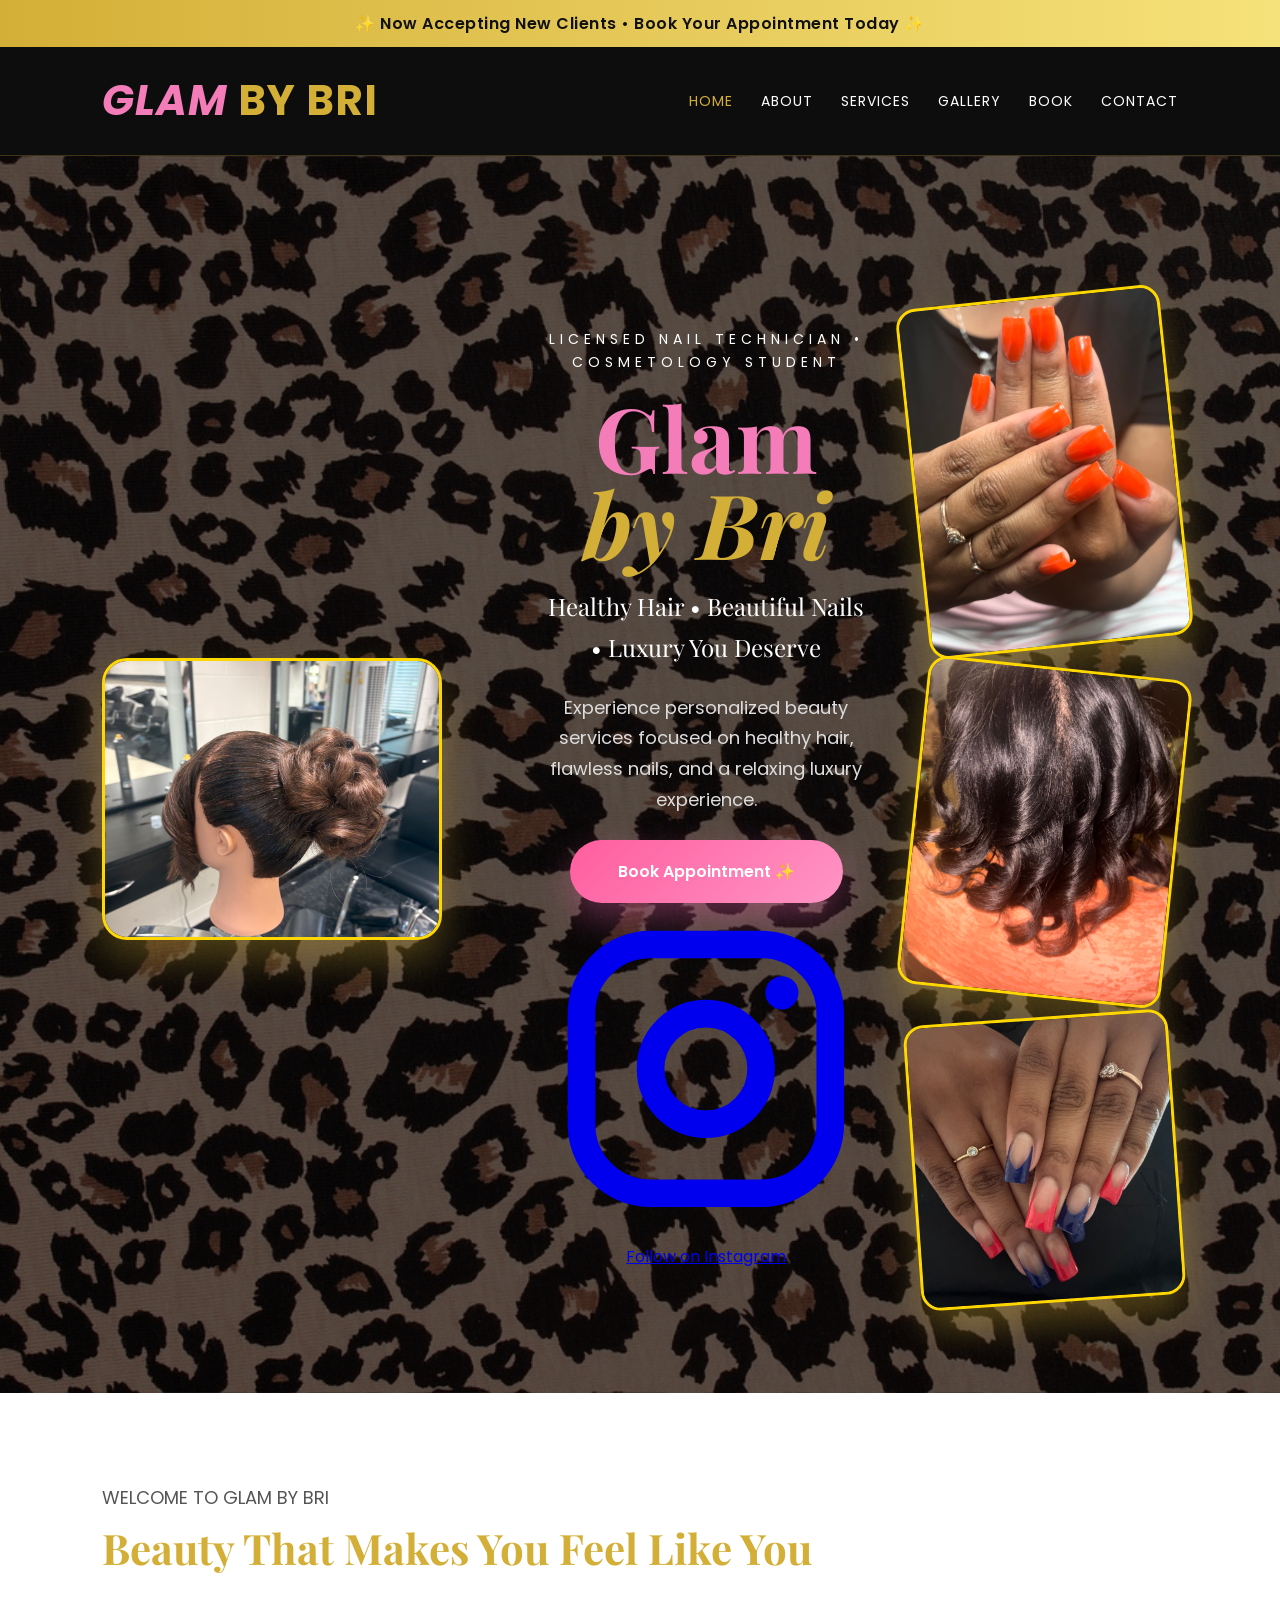
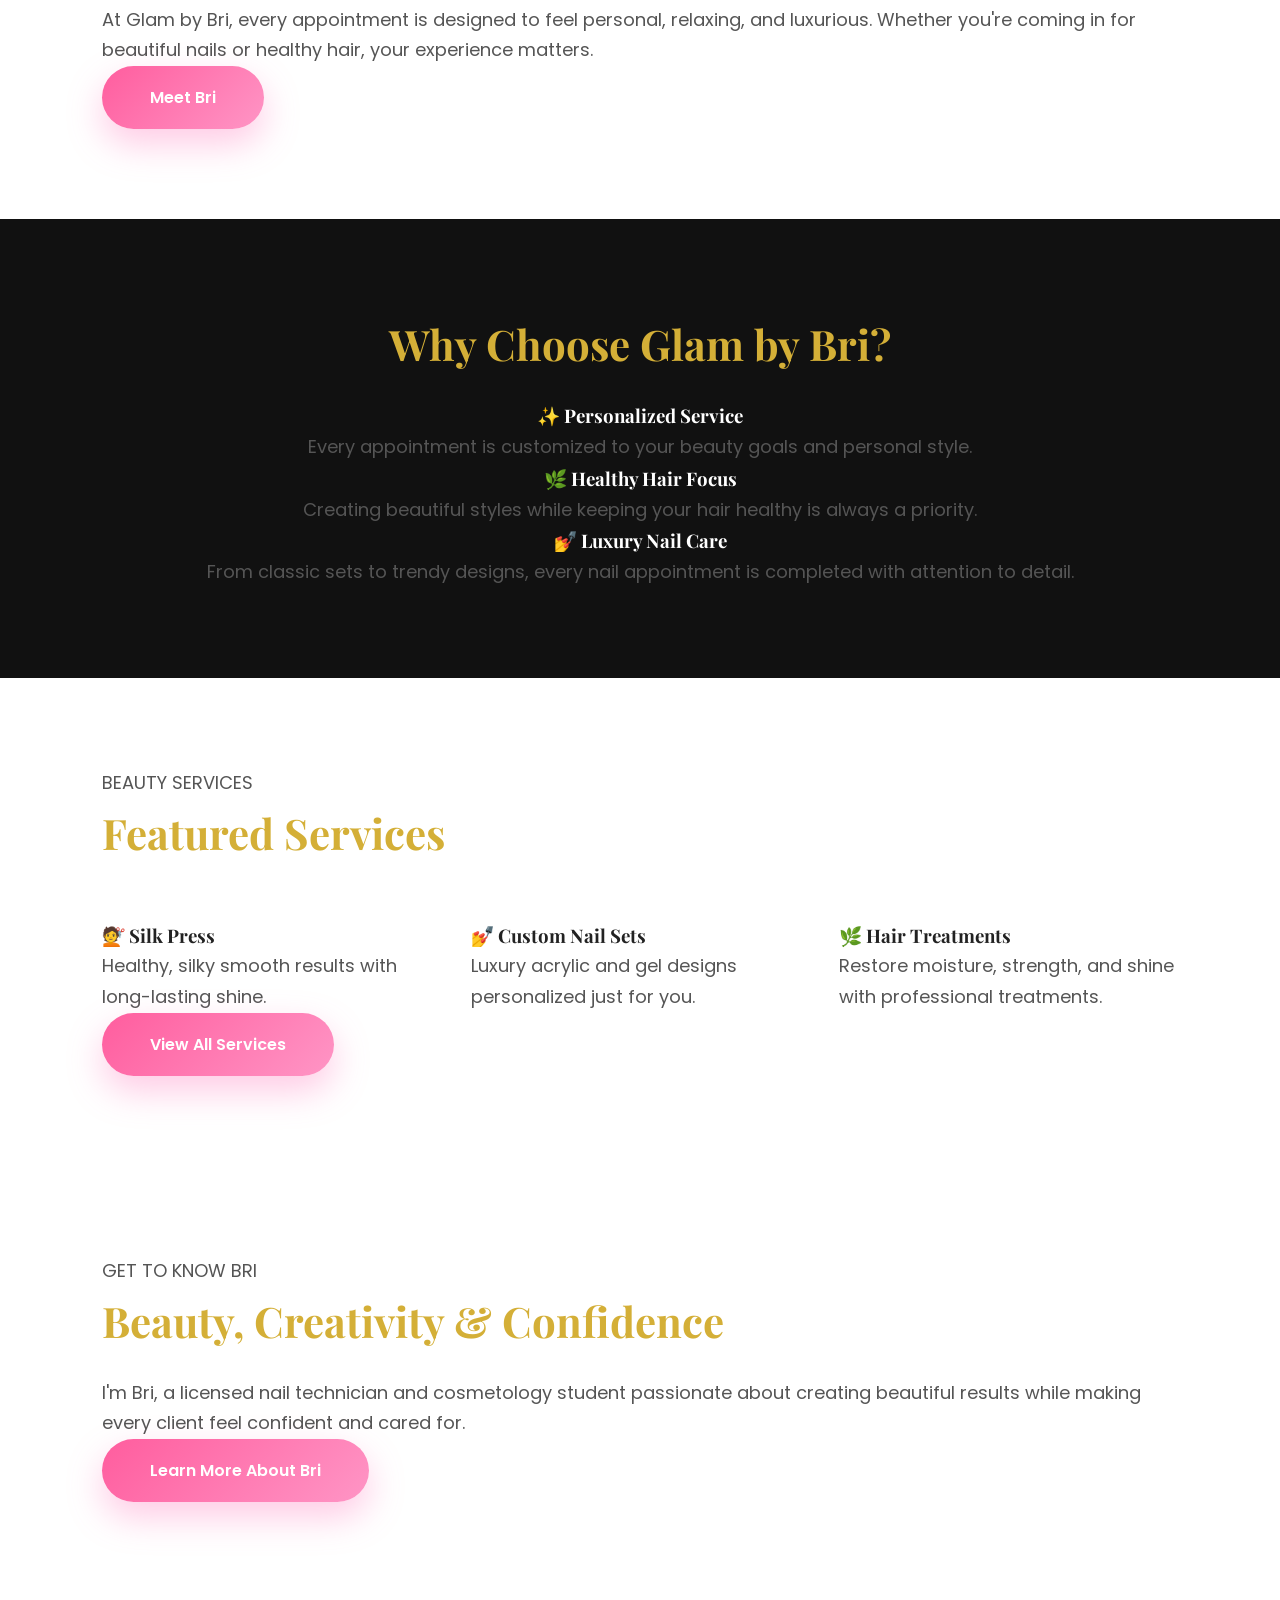
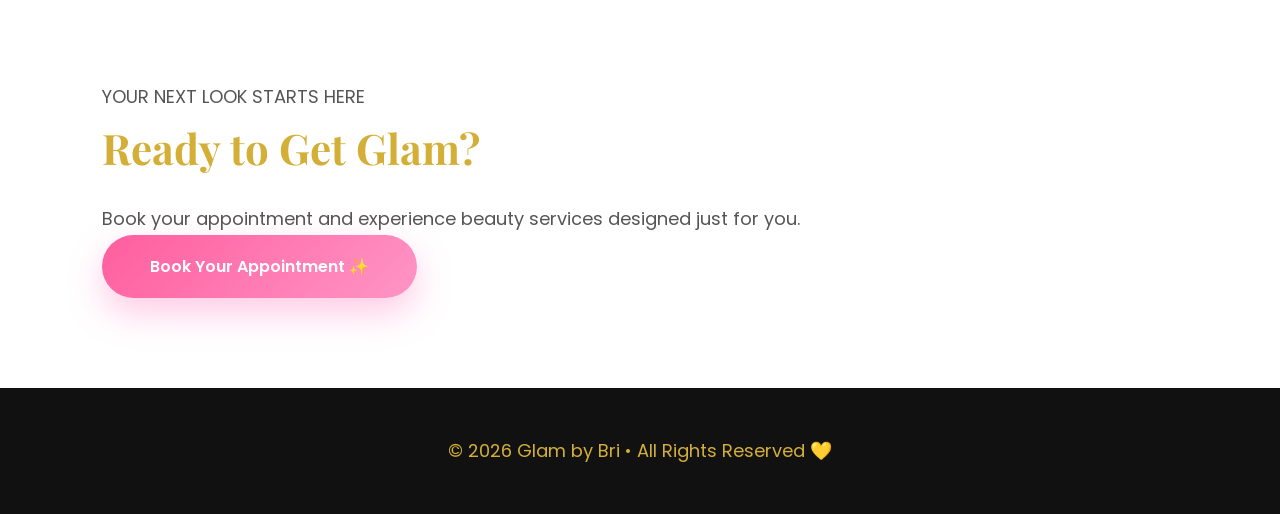
==== commit 47a36414: "Update index.html" ====
--- a/index.html
+++ b/index.html
@@ -3,48 +3,96 @@
 <head>
   <meta charset="UTF-8">
   <meta name="viewport" content="width=device-width, initial-scale=1.0">
+
   <title>Glam by Bri | Luxury Hair & Nail Services</title>
-<meta name="description" content="Luxury hair and nail services by Glam by Bri. Licensed Nail Technician and Cosmetology Student offering healthy hair, beautiful nails, and personalized beauty experiences.">
+
+  <meta name="description"
+    content="Luxury hair and nail services by Glam by Bri. Licensed Nail Technician and Cosmetology Student offering healthy hair, beautiful nails, and personalized beauty experiences.">
+
   <link rel="preconnect" href="https://fonts.googleapis.com">
   <link rel="preconnect" href="https://fonts.gstatic.com" crossorigin>
 
-  <link href="https://fonts.googleapis.com/css2?family=Playfair+Display:wght@600;700&family=Poppins:wght@300;400;500;600&display=swap" rel="stylesheet">
+  <link
+    href="https://fonts.googleapis.com/css2?family=Playfair+Display:wght@600;700&family=Poppins:wght@300;400;500;600&display=swap"
+    rel="stylesheet">
 
   <link rel="stylesheet" href="style.css">
 </head>
 
 <body>
 
-<!-- ANNOUNCEMENT -->
+<!-- =========================
+     ANNOUNCEMENT
+========================= -->
+
 <div class="announcement">
   ✨ Now Accepting New Clients • Book Your Appointment Today ✨
 </div>
 
-<!-- NAV -->
+
+<!-- =========================
+     NAVIGATION
+========================= -->
+
 <nav>
+
   <a href="index.html" class="logo">
     <span>Glam</span> by Bri
-</a>
+  </a>
 
   <div class="menu-toggle" id="menu-toggle">
     ☰
   </div>
 
   <ul id="nav-links">
-    <li><a class="active" href="index.html">Home</a></li>
-    <li><a href="about.html">About</a></li>
-    <li><a href="services.html">Services</a></li>
-    <li><a href="gallery.html">Gallery</a></li>
-    <li><a href="booking.html">Book</a></li>
-    <li><a href="contact.html">Contact</a></li>
+
+    <li>
+      <a class="active" href="index.html">Home</a>
+    </li>
+
+    <li>
+      <a href="about.html">About</a>
+    </li>
+
+    <li>
+      <a href="services.html">Services</a>
+    </li>
+
+    <li>
+      <a href="gallery.html">Gallery</a>
+    </li>
+
+    <li>
+      <a href="booking.html">Book</a>
+    </li>
+
+    <li>
+      <a href="contact.html">Contact</a>
+    </li>
+
   </ul>
+
 </nav>
-<!-- HERO ONLY -->
+
+
+<!-- =========================
+     HERO
+========================= -->
+
 <section class="hero">
 
+  <!-- LEFT PHOTO -->
+
   <div class="hero-left">
-    <img src="images/IMG_4601.jpeg" alt="Luxury Hairstyle">
-  </div>
+
+    <img
+      src="images/IMG_4601.jpeg"
+      alt="Luxury hairstyle by Glam by Bri">
+
+  </div>
+
+
+  <!-- CENTER CONTENT -->
 
   <div class="hero-center">
 
@@ -57,120 +105,329 @@
       <em>by Bri</em>
     </h1>
 
-    <h3>Healthy Hair • Beautiful Nails • Luxury You Deserve</h3>
+    <h3>
+      Healthy Hair • Beautiful Nails • Luxury You Deserve
+    </h3>
 
     <p class="hero-text">
-      Experience personalized beauty services focused on healthy hair, flawless nails, and a relaxing luxury experience.
+      Experience personalized beauty services focused on
+      healthy hair, flawless nails, and a relaxing luxury
+      experience.
     </p>
 
+
+    <!-- BOOK BUTTON -->
+
     <a href="booking.html" class="button">
-      Book Appointment
-    </a><div class="social-buttons">
-  <a href="https://instagram.com/glambybriofficial"
-     target="_blank"
-     rel="noopener noreferrer"
-     class="instagram-btn"
-     aria-label="Follow Glam by Bri on Instagram">
-
-    <svg class="instagram-icon"
-         xmlns="http://www.w3.org/2000/svg"
-         viewBox="0 0 24 24"
-         aria-hidden="true">
-      <rect x="3" y="3" width="18" height="18" rx="5"
+      Book Appointment ✨
+    </a>
+
+
+    <!-- INSTAGRAM -->
+
+    <div class="social-buttons">
+
+      <a
+        href="https://instagram.com/glambybriofficial"
+        target="_blank"
+        rel="noopener noreferrer"
+        class="instagram-btn"
+        aria-label="Follow Glam by Bri on Instagram">
+
+        <svg
+          class="instagram-icon"
+          xmlns="http://www.w3.org/2000/svg"
+          viewBox="0 0 24 24"
+          aria-hidden="true">
+
+          <rect
+            x="3"
+            y="3"
+            width="18"
+            height="18"
+            rx="5"
             fill="none"
             stroke="currentColor"
             stroke-width="2"/>
-      <circle cx="12" cy="12" r="4"
-              fill="none"
-              stroke="currentColor"
-              stroke-width="2"/>
-      <circle cx="17.5" cy="6.5" r="1.2"
-              fill="currentColor"/>
-    </svg>
-
-    <span>Follow on Instagram</span>
-
+
+          <circle
+            cx="12"
+            cy="12"
+            r="4"
+            fill="none"
+            stroke="currentColor"
+            stroke-width="2"/>
+
+          <circle
+            cx="17.5"
+            cy="6.5"
+            r="1.2"
+            fill="currentColor"/>
+
+        </svg>
+
+        <span>Follow on Instagram</span>
+
+      </a>
+
+    </div>
+
+  </div>
+
+
+  <!-- RIGHT PHOTOS -->
+
+  <div class="hero-right">
+
+    <img
+      src="images/orangenails.jpg"
+      alt="Orange acrylic nail set by Glam by Bri">
+
+    <img
+      src="images/IMG_2004.jpeg"
+      alt="Hair service by Glam by Bri">
+
+    <img
+      src="images/fourthjuly.jpg"
+      alt="Patriotic nail design by Glam by Bri">
+
+  </div>
+
+</section>
+
+
+
+<!-- =========================
+     WELCOME SECTION
+========================= -->
+
+<section class="welcome">
+
+  <p class="section-label">
+    WELCOME TO GLAM BY BRI
+  </p>
+
+  <h2>
+    Beauty That Makes You Feel Like You
+  </h2>
+
+  <p>
+    At Glam by Bri, every appointment is designed to
+    feel personal, relaxing, and luxurious. Whether you're
+    coming in for beautiful nails or healthy hair,
+    your experience matters.
+  </p>
+
+  <a href="about.html" class="button">
+    Meet Bri
   </a>
-</div>
-  </div>
-
-  <div class="hero-right">
-    <img src="images/orangenails.jpg" alt="Orange acrylic nail set by Glam by Bri">
-    <img src="images/IMG_2004.jpeg" alt="Hair service by Glam by Bri">
-    <img src="images/fourthjuly.jpg" alt="Patriotic nail design by Glam by Bri">
-  </div>
-
-</section>
+
+</section>
+
+
+
+<!-- =========================
+     WHY CHOOSE
+========================= -->
+
 <section class="why-choose">
 
-  <h2>Why Choose Glam by Bri?</h2>
+  <h2>
+    Why Choose Glam by Bri?
+  </h2>
 
   <div class="features">
 
     <div class="feature-card">
-      <h3>✨ Personalized Service</h3>
-      <p>Every appointment is customized to your beauty goals and personal style.</p>
-    </div>
+
+      <h3>
+        ✨ Personalized Service
+      </h3>
+
+      <p>
+        Every appointment is customized to your beauty
+        goals and personal style.
+      </p>
+
+    </div>
+
 
     <div class="feature-card">
-      <h3>💇 Healthy Hair Focus</h3>
-      <p>Creating beautiful styles while keeping your hair healthy is always my priority.</p>
-    </div>
+
+      <h3>
+        🌿 Healthy Hair Focus
+      </h3>
+
+      <p>
+        Creating beautiful styles while keeping your
+        hair healthy is always a priority.
+      </p>
+
+    </div>
+
 
     <div class="feature-card">
-      <h3>💅 Luxury Nail Care</h3>
-      <p>From classic sets to trendy designs, every nail appointment is completed with attention to detail.</p>
-    </div>
-
-  </div>
-
-</section>
+
+      <h3>
+        💅 Luxury Nail Care
+      </h3>
+
+      <p>
+        From classic sets to trendy designs, every nail
+        appointment is completed with attention to detail.
+      </p>
+
+    </div>
+
+  </div>
+
+</section>
+
+
+
+<!-- =========================
+     FEATURED SERVICES
+========================= -->
+
 <section class="featured-services">
 
-<h2>Featured Services</h2>
-
-<div class="service-grid">
-
-<div class="service-box">
-<h3>Silk Press</h3>
-<p>Healthy, silky smooth results with long-lasting shine.</p>
-</div>
-
-<div class="service-box">
-<h3>Custom Nail Sets</h3>
-<p>Luxury acrylic and gel designs personalized just for you.</p>
-</div>
-
-<div class="service-box">
-<h3>Hair Treatments</h3>
-<p>Restore moisture, strength, and shine with professional treatments.</p>
-</div>
-
-</div>
-
-<a href="services.html" class="button">
-View All Services
-</a>
-
-</section>
+  <p class="section-label">
+    BEAUTY SERVICES
+  </p>
+
+  <h2>
+    Featured Services
+  </h2>
+
+  <div class="service-grid">
+
+
+    <div class="service-box">
+
+      <h3>
+        💇 Silk Press
+      </h3>
+
+      <p>
+        Healthy, silky smooth results with
+        long-lasting shine.
+      </p>
+
+    </div>
+
+
+    <div class="service-box">
+
+      <h3>
+        💅 Custom Nail Sets
+      </h3>
+
+      <p>
+        Luxury acrylic and gel designs
+        personalized just for you.
+      </p>
+
+    </div>
+
+
+    <div class="service-box">
+
+      <h3>
+        🌿 Hair Treatments
+      </h3>
+
+      <p>
+        Restore moisture, strength, and shine
+        with professional treatments.
+      </p>
+
+    </div>
+
+  </div>
+
+
+  <a href="services.html" class="button">
+    View All Services
+  </a>
+
+</section>
+
+
+
+<!-- =========================
+     MINI ABOUT BRI
+========================= -->
+
+<section class="home-about">
+
+  <div class="home-about-text">
+
+    <p class="section-label">
+      GET TO KNOW BRI
+    </p>
+
+    <h2>
+      Beauty, Creativity & Confidence
+    </h2>
+
+    <p>
+      I'm Bri, a licensed nail technician and
+      cosmetology student passionate about creating
+      beautiful results while making every client
+      feel confident and cared for.
+    </p>
+
+    <a href="about.html" class="button">
+      Learn More About Bri
+    </a>
+
+  </div>
+
+</section>
+
+
+
+<!-- =========================
+     BOOKING CTA
+========================= -->
+
 <section class="cta">
 
-<h2>Ready for Your Next Appointment?</h2>
-
-<p>
-Book today and experience luxury beauty services designed just for you.
-</p>
-
-<a href="booking.html" class="button">
-Book Now
-</a>
-
-</section>
-
-<!-- FOOTER -->
+  <p class="section-label">
+    YOUR NEXT LOOK STARTS HERE
+  </p>
+
+  <h2>
+    Ready to Get Glam?
+  </h2>
+
+  <p>
+    Book your appointment and experience beauty
+    services designed just for you.
+  </p>
+
+  <a href="booking.html" class="button">
+    Book Your Appointment ✨
+  </a>
+
+</section>
+
+
+
+<!-- =========================
+     FOOTER
+========================= -->
+
 <footer>
-  <p>© 2026 Glam by Bri • All Rights Reserved 💛</p>
+
+  <p>
+    © 2026 Glam by Bri • All Rights Reserved 💛
+  </p>
+
 </footer>
+
+
 <script src="script.js"></script>
+
 </body>
-</html>
+</html>
--- a/style.css
+++ b/style.css
@@ -1144,4 +1144,577 @@
         height: auto !important;
         box-sizing: border-box !important;
     }
+}
+/* =========================
+   INSTAGRAM BUTTON
+========================= */
+
+.social-buttons {
+    display: flex;
+    justify-content: center;
+    margin-top: 20px;
+}
+
+.instagram-btn {
+    display: inline-flex;
+    align-items: center;
+    justify-content: center;
+    gap: 10px;
+
+    width: auto !important;
+    max-width: none !important;
+
+    padding: 12px 22px;
+    margin: 10px auto !important;
+
+    border-radius: 50px;
+
+    background: linear-gradient(
+        135deg,
+        #feda75,
+        #fa7e1e,
+        #d62976,
+        #962fbf,
+        #4f5bd5
+    );
+
+    color: white !important;
+    text-decoration: none;
+
+    font-size: 15px;
+    font-weight: 600;
+
+    box-shadow: 0 8px 20px rgba(214, 41, 118, .25);
+
+    transition: .3s ease;
+}
+
+.instagram-icon {
+    width: 22px !important;
+    height: 22px !important;
+
+    min-width: 22px;
+    max-width: 22px;
+
+    flex-shrink: 0;
+}
+
+.instagram-btn:hover {
+    transform: translateY(-3px);
+    box-shadow: 0 12px 25px rgba(214, 41, 118, .35);
+}
+
+/* MOBILE */
+@media (max-width: 768px) {
+
+    .social-buttons {
+        margin-top: 15px;
+    }
+
+    .instagram-btn {
+        width: auto !important;
+        max-width: 260px !important;
+        padding: 11px 20px;
+        font-size: 14px;
+    }
+
+    .instagram-icon {
+        width: 20px !important;
+        height: 20px !important;
+        min-width: 20px;
+        max-width: 20px;
+    }
+}
+.logo {
+    text-transform: none !important;
+}
+/* =====================================================
+   ABOUT PAGE — NEW DESIGN
+===================================================== */
+
+.about-page {
+    display: grid;
+    grid-template-columns: 1fr 1fr;
+    align-items: center;
+    gap: 70px;
+    padding: 100px 8%;
+    background: #fff;
+    color: #111;
+    box-sizing: border-box;
+}
+
+.about-intro {
+    max-width: 600px;
+    text-align: left;
+}
+
+.about-eyebrow {
+    color: #D4AF37;
+    font-size: 13px;
+    font-weight: 600;
+    letter-spacing: 4px;
+    margin: 0 0 12px;
+}
+
+.about-intro h1 {
+    font-family: 'Playfair Display', serif;
+    font-size: 64px;
+    line-height: 1;
+    color: #111;
+    margin: 0 0 15px;
+}
+
+.about-line {
+    width: 70px;
+    height: 3px;
+    background: #D4AF37;
+    margin: 20px 0 25px;
+}
+
+.about-intro p {
+    color: #555;
+    font-size: 18px;
+    line-height: 1.8;
+    margin: 0 0 22px;
+}
+
+.about-intro .about-lead {
+    color: #222;
+    font-size: 21px;
+    line-height: 1.7;
+}
+
+.about-intro .button {
+    margin-top: 15px;
+}
+
+.about-image {
+    display: flex;
+    justify-content: center;
+    align-items: center;
+}
+
+.about-image img {
+    width: 100%;
+    max-width: 450px;
+    height: 550px;
+    object-fit: cover;
+    border-radius: 30px;
+    border: 3px solid #D4AF37;
+    box-shadow: 0 20px 45px rgba(212,175,55,.25);
+}
+
+
+/* =====================================================
+   ABOUT VALUES
+===================================================== */
+
+.about-values {
+    background: #111;
+    color: white;
+    padding: 100px 8%;
+    box-sizing: border-box;
+}
+
+.about-section-heading {
+    text-align: center;
+    max-width: 700px;
+    margin: 0 auto 55px;
+}
+
+.about-section-heading p {
+    color: #D4AF37;
+    font-size: 13px;
+    font-weight: 600;
+    letter-spacing: 4px;
+    margin: 0 0 10px;
+}
+
+.about-section-heading h2 {
+    font-family: 'Playfair Display', serif;
+    font-size: 46px;
+    margin: 0 0 12px;
+    color: #D4AF37;
+}
+
+.about-section-heading span {
+    color: #ccc;
+    font-size: 17px;
+}
+
+.about-value-grid {
+    max-width: 1100px;
+    margin: auto;
+    display: grid;
+    grid-template-columns: repeat(4, 1fr);
+    gap: 20px;
+}
+
+.about-value-card {
+    background: #181818;
+    border: 1px solid rgba(212,175,55,.4);
+    border-radius: 22px;
+    padding: 32px 22px;
+    text-align: center;
+    transition: .35s ease;
+    box-sizing: border-box;
+}
+
+.about-value-card:hover {
+    transform: translateY(-8px);
+    border-color: #D4AF37;
+    box-shadow: 0 15px 35px rgba(212,175,55,.2);
+}
+
+.value-icon {
+    font-size: 38px;
+    margin-bottom: 15px;
+}
+
+.about-value-card h3 {
+    color: #D4AF37;
+    font-size: 21px;
+    margin: 0 0 12px;
+}
+
+.about-value-card p {
+    color: #ccc;
+    font-size: 15px;
+    line-height: 1.7;
+    margin: 0;
+}
+
+
+/* =====================================================
+   WHY GLAM BY BRI
+===================================================== */
+
+.why-me {
+    background: #fff;
+    padding: 100px 8%;
+    color: #111;
+    box-sizing: border-box;
+}
+
+.why-me-content {
+    max-width: 1000px;
+    margin: auto;
+    display: grid;
+    grid-template-columns: 1fr 1fr;
+    gap: 70px;
+    align-items: center;
+}
+
+.why-me h2 {
+    font-family: 'Playfair Display', serif;
+    font-size: 46px;
+    line-height: 1.15;
+    color: #111;
+    margin: 10px 0;
+}
+
+.why-me-list {
+    display: flex;
+    flex-direction: column;
+    gap: 15px;
+}
+
+.why-item {
+    display: flex;
+    align-items: center;
+    gap: 15px;
+    background: #faf7f2;
+    border-radius: 15px;
+    padding: 17px 20px;
+    border-left: 3px solid #D4AF37;
+    box-sizing: border-box;
+}
+
+.why-item span {
+    color: #D4AF37;
+    font-size: 22px;
+    font-weight: bold;
+}
+
+.why-item p {
+    color: #444;
+    font-size: 15px;
+    margin: 0;
+    line-height: 1.5;
+}
+
+
+/* =====================================================
+   ABOUT CTA
+===================================================== */
+
+.about-cta {
+    background: linear-gradient(135deg, #111, #222);
+    color: white;
+    text-align: center;
+    padding: 90px 20px;
+    box-sizing: border-box;
+}
+
+.about-cta > p {
+    color: #D4AF37;
+    font-size: 13px;
+    font-weight: 600;
+    letter-spacing: 4px;
+    margin: 0 0 10px;
+}
+
+.about-cta h2 {
+    color: white;
+    font-family: 'Playfair Display', serif;
+    font-size: 42px;
+    margin: 0 0 25px;
+}
+
+
+/* =====================================================
+   ABOUT PAGE — TABLET
+===================================================== */
+
+@media (max-width: 992px) {
+
+    .about-page {
+        grid-template-columns: 1fr;
+        gap: 50px;
+        padding: 80px 6%;
+    }
+
+    .about-intro {
+        max-width: 700px;
+        margin: auto;
+        text-align: center;
+    }
+
+    .about-line {
+        margin: 20px auto 25px;
+    }
+
+    .about-image img {
+        max-width: 400px;
+        height: 500px;
+    }
+
+    .about-value-grid {
+        grid-template-columns: repeat(2, 1fr);
+    }
+
+    .why-me-content {
+        grid-template-columns: 1fr;
+        gap: 40px;
+    }
+
+    .why-me-content > div:first-child {
+        text-align: center;
+    }
+
+}
+
+
+/* =====================================================
+   ABOUT PAGE — MOBILE
+===================================================== */
+
+@media (max-width: 768px) {
+
+    .about-page {
+        width: 100%;
+        max-width: 100%;
+        padding: 65px 20px;
+        gap: 40px;
+        overflow: hidden;
+    }
+
+    .about-intro {
+        width: 100%;
+        max-width: 100%;
+    }
+
+    .about-eyebrow {
+        font-size: 11px;
+        letter-spacing: 3px;
+    }
+
+    .about-intro h1 {
+        font-size: 48px;
+    }
+
+    .about-intro .about-lead {
+        font-size: 18px;
+    }
+
+    .about-intro p {
+        font-size: 16px;
+        line-height: 1.7;
+    }
+
+    .about-intro .button {
+        width: 100%;
+        max-width: 320px;
+        box-sizing: border-box;
+    }
+
+    .about-image {
+        width: 100%;
+    }
+
+    .about-image img {
+        width: 100%;
+        max-width: 330px;
+        height: 420px;
+        border-radius: 24px;
+    }
+
+
+    /* VALUES */
+
+    .about-values {
+        padding: 70px 20px;
+    }
+
+    .about-section-heading {
+        width: 100%;
+    }
+
+    .about-section-heading h2 {
+        font-size: 36px;
+    }
+
+    .about-section-heading span {
+        font-size: 15px;
+        line-height: 1.6;
+    }
+
+    .about-value-grid {
+        grid-template-columns: 1fr;
+        gap: 18px;
+    }
+
+    .about-value-card {
+        padding: 28px 22px;
+    }
+
+
+    /* WHY ME */
+
+    .why-me {
+        padding: 70px 20px;
+    }
+
+    .why-me-content {
+        width: 100%;
+        gap: 35px;
+    }
+
+    .why-me h2 {
+        font-size: 36px;
+    }
+
+    .why-item {
+        width: 100%;
+        padding: 15px;
+    }
+
+    .why-item p {
+        font-size: 14px;
+    }
+
+
+    /* CTA */
+
+    .about-cta {
+        padding: 70px 20px;
+    }
+
+    .about-cta h2 {
+        font-size: 34px;
+        line-height: 1.2;
+    }
+
+}
+
+
+/* =====================================================
+   ABOUT PAGE — SMALL PHONES
+===================================================== */
+
+@media (max-width: 480px) {
+
+    .about-page {
+        padding: 55px 16px;
+    }
+
+    .about-intro h1 {
+        font-size: 42px;
+    }
+
+    .about-image img {
+        max-width: 290px;
+        height: 370px;
+    }
+
+    .about-section-heading h2 {
+        font-size: 32px;
+    }
+
+    .why-me h2 {
+        font-size: 32px;
+    }
+
+    .about-cta h2 {
+        font-size: 30px;
+    }
+
+}
+/* ABOUT PAGE - MOBILE FIX */
+@media (max-width: 768px) {
+
+  .about {
+    padding: 55px 25px 70px;
+    display: flex;
+    flex-direction: column;
+    gap: 35px;
+  }
+
+  .about-text {
+    width: 100%;
+  }
+
+  .about-text h2 {
+    font-size: 42px;
+    line-height: 1.15;
+    margin-bottom: 25px;
+  }
+
+  .about-text p {
+    font-size: 18px;
+    line-height: 1.8;
+    margin-bottom: 25px;
+  }
+
+  .about .button {
+    display: block;
+    width: 100%;
+    box-sizing: border-box;
+    text-align: center;
+    margin: 30px 0 0;
+  }
+
+  .about-photo {
+    width: 100%;
+    margin: 0;
+  }
+
+  .about-photo img {
+    display: block;
+    width: 100%;
+    height: auto;
+    max-width: 100%;
+    border-radius: 20px;
+  }
+
 }
